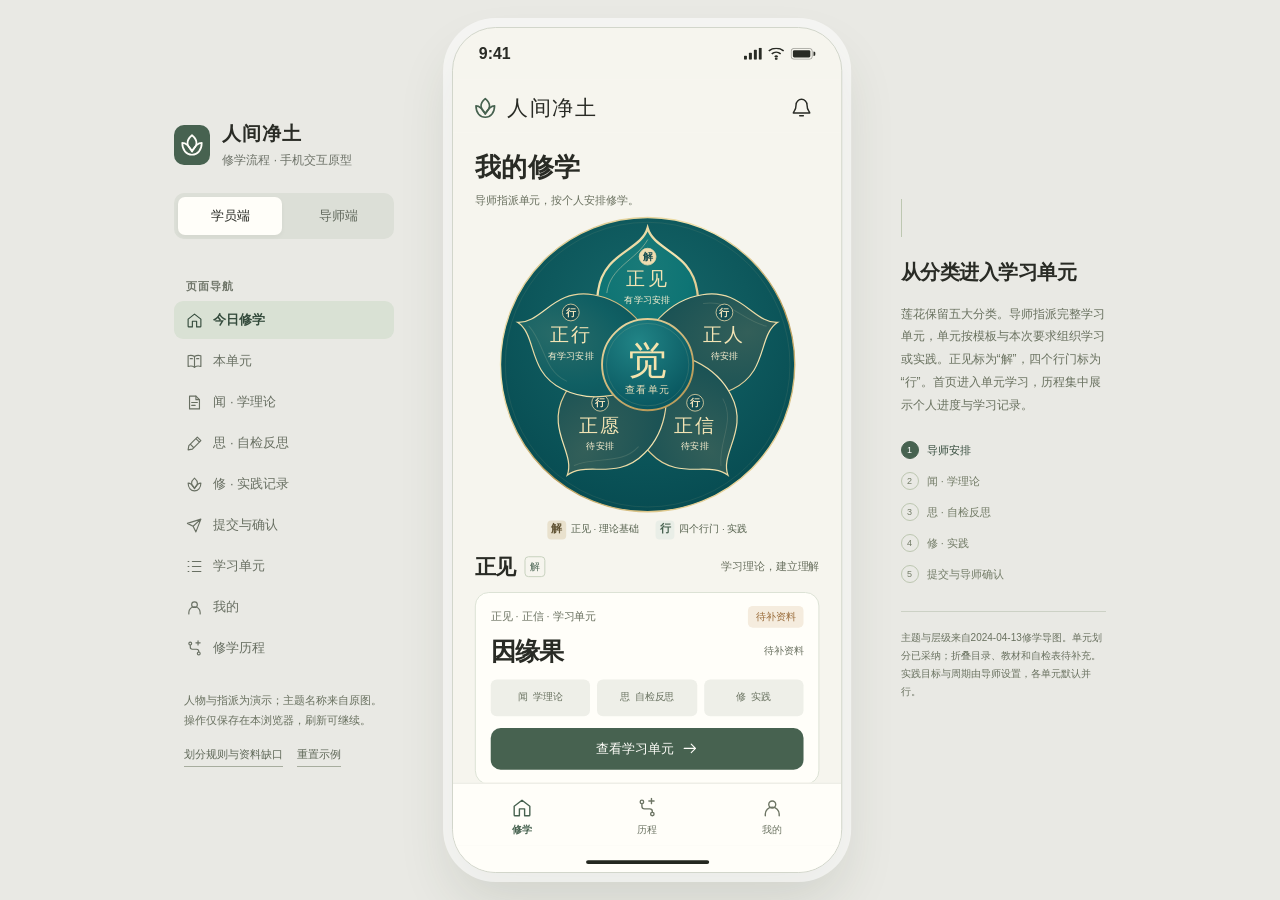
==== prototype/index.html @ 043fce0d "Initial import of Zen App prototype and research" ====
<!doctype html>
<html lang="zh-CN">
<head>
  <meta charset="utf-8">
  <meta name="viewport" content="width=device-width, initial-scale=1, viewport-fit=cover">
  <meta name="theme-color" content="#e9e9e4">
  <title>人间净土 · 修学流程原型</title>
  <link rel="icon" href="data:image/svg+xml,%3Csvg xmlns='http://www.w3.org/2000/svg' viewBox='0 0 40 40'%3E%3Crect width='40' height='40' rx='10' fill='%23476250'/%3E%3Cpath d='M20 9C10 18 13 25 20 30C27 25 30 18 20 9Z' fill='none' stroke='%23fffdf6' stroke-width='2'/%3E%3Cpath d='M8 19C8 28 13 32 20 32C27 32 32 28 32 19C26 20 22 24 20 30C18 24 14 20 8 19Z' fill='none' stroke='%23fffdf6' stroke-width='2'/%3E%3C/svg%3E">
  <link rel="stylesheet" href="styles.css">
  <script src="curriculum.js" defer></script>
  <script src="app.js" defer></script>
</head>
<body>
  <div id="app"></div>
  <noscript>请启用 JavaScript 预览闻思修的交互流程。</noscript>
</body>
</html>
---- prototype/styles.css ----
:root{--ink:#292b25;--muted:#69705f;--primary:#476250;--primary-deep:#344b3c;--primary-soft:#e9eee7;--paper:#fffef9;--canvas:#f6f5ee;--line:#e6e7de;--ochre:#986a38;--ochre-soft:#f5ecde;--danger:#a1483f;--stage:#e9e9e4;--radius:16px;--font:-apple-system,BlinkMacSystemFont,"PingFang SC","Microsoft YaHei",sans-serif;--serif:"Songti SC","Noto Serif SC",SimSun,serif;--phone-scale:1}
*{box-sizing:border-box}body{margin:0;background:var(--stage);color:var(--ink);font-family:var(--font);font-size:15px;-webkit-font-smoothing:antialiased}button,input,textarea,select{font:inherit}button,a{-webkit-tap-highlight-color:transparent}button{cursor:pointer;color:inherit}button:disabled{cursor:not-allowed;opacity:.48}button,input,textarea,select,a{outline-offset:4px}button:focus-visible,a:focus-visible,input:focus-visible,textarea:focus-visible,select:focus-visible{outline:2px solid var(--primary)}button{border:0}a{color:var(--primary);text-underline-offset:3px}::selection{background:#dce5d7;color:#233329}input,textarea{caret-color:var(--primary)}svg{width:22px;height:22px;flex:none;vertical-align:middle}h1,h2,h3,h4,p{margin:0}h1,h2,h3{letter-spacing:-.025em}button{transition:background .15s ease,color .15s ease,transform .15s ease}button:active:not(:disabled){transform:translateY(1px)}.preview{height:100dvh;display:flex;gap:58px;align-items:center;justify-content:center;padding:25px 34px;overflow:hidden}.preview-sidebar{width:220px;flex:none;align-self:stretch;display:flex;flex-direction:column;justify-content:center;min-height:0}.preview-brand{display:flex;gap:12px;align-items:center;margin-bottom:24px}.brand-mark{width:36px;height:40px;display:grid;place-items:center;background:var(--primary);color:var(--paper);border-radius:10px}.brand-mark svg{width:26px;height:26px}.preview-brand strong{font-size:19px;letter-spacing:.05em}.preview-brand p{font-size:12px;color:#6d7268;margin-top:5px}.role-switch{padding:4px;display:flex;background:#dcdfd7;border-radius:10px;gap:4px;margin-bottom:24px}.role-switch button{width:50%;padding:10px 6px;font-weight:550;background:transparent;border-radius:7px;color:#636a5e;font-size:13px}.role-switch .active{background:var(--paper);color:var(--ink);box-shadow:0 2px 5px #242b1c0b}.side-heading{font-size:11px;letter-spacing:.08em;color:#70766a;margin:16px 12px 7px;font-weight:600}.preview-links{display:grid;gap:3px}.preview-links button{text-align:left;display:flex;align-items:center;gap:10px;background:transparent;border-radius:9px;padding:10px 12px;font-size:13px;color:#686f62}.preview-links button svg{width:17px;height:17px}.preview-links button:hover{background:#dfe3d9}.preview-links button.active{color:var(--primary-deep);background:#d9e1d4;font-weight:600}.preview-note{font-size:11px;line-height:1.8;color:#68705f;margin:24px 10px 0}.side-actions{display:flex;gap:14px;margin:12px 10px}.side-actions button{padding:4px 0;border-bottom:1px solid #a7ad9e;background:none;font-size:11px;color:#5e6757}.phone-wrap{position:relative;flex:none;width:calc(393px * var(--phone-scale));height:calc(852px * var(--phone-scale))}.phone{position:absolute;top:0;left:0;width:393px;height:852px;transform:scale(var(--phone-scale));transform-origin:top left;display:flex;flex-direction:column;background:var(--canvas);border:1px solid #d2d6cb;border-radius:44px;box-shadow:0 0 0 9px #ffffff92,0 28px 55px #303a2421;overflow:clip;isolation:isolate}.statusbar{height:52px;flex:none;display:flex;justify-content:space-between;align-items:center;padding:0 26px;font-size:16px;font-weight:600;user-select:none}.status-icons{display:flex;align-items:center;gap:6px}.status-icons svg{width:auto;height:12px}.phone-viewport{position:relative;flex:1;min-height:0;display:flex;flex-direction:column;overflow:hidden;isolation:isolate}.phone-content{flex:1;min-height:0;overflow:auto;overscroll-behavior:contain;scrollbar-width:none;scroll-behavior:smooth}.phone-content::-webkit-scrollbar{display:none}.gesture{height:27px;flex:none;display:grid;place-items:end center;padding-bottom:8px;background:var(--paper)}.gesture:after{content:"";width:124px;height:4px;background:#242820;border-radius:5px}.app-bar{height:53px;padding:4px 20px 0;display:flex;align-items:center;justify-content:space-between;gap:8px;flex:none;background:var(--canvas)}.app-bar .bar-title{font-size:17px;font-weight:600}.back{background:transparent;width:36px;height:40px;display:grid;place-items:center;margin-left:-9px}.icon-btn{height:40px;width:40px;display:grid;place-items:center;border-radius:50%;background:none}.icon-btn:hover{background:var(--primary-soft)}.app-wordmark{display:flex;gap:9px;align-items:center;font-family:var(--serif);font-size:21px;letter-spacing:.1em}.app-wordmark svg{width:25px;height:25px;color:var(--primary)}.pad{padding:12px 22px 24px}.page-heading{font-size:27px;font-weight:650;line-height:1.4}.sub{font-size:13px;color:var(--muted);line-height:1.7}.date{font-size:12px;color:var(--muted);margin-top:5px}.greeting{padding-top:15px;margin-bottom:26px}.greeting h1{font-family:var(--serif);font-size:30px;font-weight:600;letter-spacing:.02em}.section-title{display:flex;justify-content:space-between;align-items:center;gap:8px;margin:23px 0 13px}.section-title h2{font-size:17px;font-weight:650}.text-button{background:none;padding:8px 0;color:var(--primary);font-size:12px;display:inline-flex;align-items:center;gap:2px}.text-button svg{width:14px;height:14px}.course-focus{background:var(--paper);border:1px solid #dce2d5;border-radius:var(--radius);padding:20px 18px 17px}.focus-top{display:flex;align-items:center;justify-content:space-between;gap:8px}.breadcrumb{font-size:11px;color:var(--muted);display:flex;align-items:center;gap:5px;line-height:1.6}.breadcrumb svg{width:11px;height:11px}.tag{font-size:10px;padding:5px 8px;border-radius:5px;display:inline-flex;gap:4px;align-items:center;white-space:nowrap;line-height:1.2}.tag.green{background:var(--primary-soft);color:var(--primary)}.tag.amber{background:var(--ochre-soft);color:var(--ochre)}.tag.gray{background:#eeeee7;color:#6a7062}.tag svg{width:11px;height:11px}.focus-title{font-family:var(--serif);font-size:30px;font-weight:600;margin:13px 0 7px;letter-spacing:.03em}.focus-copy{font-size:13px;color:#626b5a;line-height:1.8}.phase-track{display:flex;gap:7px;margin:20px 0 17px}.phase-track button{flex:1;display:flex;align-items:center;justify-content:center;gap:5px;height:37px;border-radius:6px;background:#eeefe8;color:#697260;font-size:12px}.phase-track button.done{color:var(--primary);background:#e5ece0}.phase-track button.current{background:#eef0df;color:#5c6742}.phase-track svg{width:14px;height:14px}.primary{background:var(--primary);color:var(--paper);width:100%;min-height:47px;padding:12px 17px;border-radius:10px;font-weight:550;font-size:14px;display:flex;align-items:center;justify-content:center;gap:8px}.primary:hover:not(:disabled){background:var(--primary-deep)}.primary svg{width:17px;height:17px}.secondary{background:var(--paper);border:1px solid #d9dfd1;color:var(--primary);min-height:45px;padding:11px 16px;border-radius:10px;font-weight:550;display:flex;align-items:center;justify-content:center;gap:7px;font-size:13px}.secondary:hover{background:var(--primary-soft)}.secondary svg{width:17px;height:17px}.quiet{border:0;background:transparent;color:var(--muted);padding:10px;font-size:12px}.small-primary{background:var(--primary);color:white;padding:8px 13px;border-radius:7px;font-size:12px;min-height:37px}.course-foot{display:flex;align-items:center;justify-content:space-between;font-size:10px;color:var(--muted);margin-top:13px}.avatar{width:31px;height:31px;background:#e9e5d9;border-radius:50%;display:inline-grid;place-items:center;color:#695e49;font-family:var(--serif);font-size:14px;flex:none}.teacher-by{display:flex;gap:6px;align-items:center}.teacher-by .avatar{width:20px;height:20px;font-size:10px}.list-row{display:flex;align-items:center;gap:12px;width:100%;text-align:left;background:none;padding:16px 0;border-bottom:1px solid var(--line)}.row-icon{height:42px;width:42px;border-radius:12px;background:#e9ede2;color:var(--primary);display:grid;place-items:center;flex:none}.row-icon.ochre{background:#f0e9db;color:var(--ochre)}.row-icon.gray{background:#ebece5;color:#7d8375}.row-main{flex:1;min-width:0}.row-main strong{font-size:14px;font-weight:550;display:block;line-height:1.5}.row-main small{font-size:11px;color:var(--muted);display:block;line-height:1.7;margin-top:3px}.row-arrow{height:17px;width:17px;color:#8d9484;flex:none}.row-end{text-align:right;font-size:12px;color:var(--primary);font-variant-numeric:tabular-nums;flex:none}.row-end small{display:block;font-size:10px;color:var(--muted);margin-top:3px}.lotus-route{position:relative;padding:20px 18px;background:#eeeee4;border-radius:14px;display:flex;align-items:center;gap:17px;text-align:left;width:100%;margin-top:25px}.route-sign{height:53px;width:53px;color:var(--primary);border:1px solid #cbd4bf;border-radius:50%;display:grid;place-items:center}.route-sign svg{width:30px;height:30px}.lotus-route strong{font-family:var(--serif);font-size:18px;letter-spacing:.04em;font-weight:600}.lotus-route small{display:block;margin-top:7px;color:var(--muted);font-size:11px}.bottom-nav{background:var(--paper);border-top:1px solid var(--line);height:63px;flex:none;display:flex;justify-content:space-around;align-items:center;padding:5px 7px 0}.bottom-nav button{background:transparent;display:flex;align-items:center;justify-content:center;flex-direction:column;gap:5px;color:#6d7564;font-size:10px;min-width:68px;min-height:48px}.bottom-nav button svg{width:21px;height:21px}.bottom-nav button.active{color:var(--primary);font-weight:600}.preview-context{width:205px;flex:none;align-self:center}.context-line{height:38px;width:1px;background:#bdc7b1;margin-bottom:19px}.preview-context h2{font-family:var(--serif);font-size:20px;line-height:1.65;font-weight:600}.preview-context>p{font-size:12px;line-height:1.9;color:#69715f;margin-top:14px}.flow-index{display:grid;gap:13px;margin-top:25px;font-size:11px;color:#727b66}.flow-index span{display:flex;align-items:center;gap:8px}.flow-index i{width:18px;height:18px;border:1px solid #bdc7b1;border-radius:50%;font-style:normal;font-size:9px;display:grid;place-items:center}.flow-index .active{color:var(--primary-deep)}.flow-index .active i{background:var(--primary);color:white;border-color:var(--primary)}.preview-context .scope-note{font-size:10px;line-height:1.8;margin-top:28px;padding-top:17px;border-top:1px solid #ccd1c5}.mobile-tools{display:none}.detail-title{font-family:var(--serif);font-size:31px;margin:14px 0 8px;line-height:1.35;letter-spacing:.04em}.detail-lead{font-size:13px;line-height:1.8;color:#656e5b;margin-bottom:20px}.guidance{padding:16px 0;margin:0 0 12px;border-top:1px solid var(--line);border-bottom:1px solid var(--line)}.guidance-head{display:flex;align-items:center;gap:8px;font-size:12px;margin-bottom:9px}.guidance p{font-size:13px;line-height:1.9;color:#505b47}.stage-block{padding:17px 0 6px;border-bottom:1px solid var(--line)}.stage-head{display:flex;align-items:center;gap:11px;margin-bottom:5px}.stage-symbol{font-family:var(--serif);font-size:24px;color:var(--primary);width:27px;flex:none}.stage-head h2{font-size:16px;flex:1}.stage-head>small{font-size:11px;color:var(--muted)}.task-row{background:none;width:100%;display:flex;align-items:center;gap:11px;text-align:left;padding:13px 0 13px 3px}.check-dot{width:18px;height:18px;border:1px solid #c9d2c0;border-radius:50%;color:var(--primary);flex:none;display:grid;place-items:center}.check-dot.done{border-color:var(--primary);background:var(--primary);color:white}.check-dot svg{width:12px;height:12px}.task-row b{display:block;font-size:13px;font-weight:500;line-height:1.65}.task-row small{color:var(--muted);font-size:11px;display:block;margin-top:2px}.action-footer{padding:12px 22px 13px;border-top:1px solid var(--line);background:var(--paper);flex:none}.action-footer>p{font-size:11px;color:var(--muted);text-align:center;margin:8px 0 0;line-height:1.5}.action-footer.dual{display:flex;gap:10px}.action-footer.dual>*{flex:1}.banner{border:1px solid #dfd6bd;background:#f6f0e2;border-radius:9px;padding:12px 13px;font-size:12px;line-height:1.8;color:#76562c;margin:14px 0}.banner.success{background:#eaf0e5;border-color:#d3ddc9;color:var(--primary)}.muted-label{font-size:11px;color:var(--muted);margin:8px 0}.reader-toolbar{display:flex;gap:8px;margin:14px 0 18px}.chip{border:1px solid var(--line);background:var(--paper);border-radius:7px;min-height:34px;padding:7px 11px;font-size:12px;color:#6f7763}.chip.active{background:var(--primary-soft);border-color:#c7d3bd;color:var(--primary);font-weight:550}.reader-paper{background:var(--paper);border:1px solid #e4e4d8;padding:27px 22px 23px;border-radius:4px;min-height:334px}.reader-paper h2{font-family:var(--serif);text-align:center;font-size:25px;font-weight:600;margin-bottom:11px}.reader-paper .paper-sub{text-align:center;color:var(--muted);font-size:10px;margin-bottom:28px;letter-spacing:.12em}.reader-paper h3{font-family:var(--serif);font-size:17px;margin:21px 0 12px}.reader-paper p{font-family:var(--serif);font-size:16px;line-height:2.2;color:#4e5546}.paper-line{height:1px;background:var(--line);margin:20px 0}.reader-pagination{display:flex;align-items:center;justify-content:space-between;margin:15px 0}.reader-pagination span{font-size:11px;color:var(--muted)}.checkbox-row{display:flex;align-items:flex-start;gap:9px;font-size:12px;line-height:1.7;padding:14px 0}.checkbox-row input{accent-color:var(--primary);width:17px;height:17px;margin:1px 0 0;flex:none}.field{margin:21px 0}.field label,.field .label{display:block;font-size:13px;font-weight:550;margin-bottom:9px;line-height:1.6}.field small{font-weight:400;color:var(--muted);font-size:11px}.field input:not([type=checkbox]):not([type=radio]),.field textarea,.field select{width:100%;background:var(--paper);border:1px solid #d6ddcc;border-radius:9px;padding:12px;color:var(--ink);font-size:13px;line-height:1.7;min-height:46px}.field textarea{resize:vertical;min-height:106px}.field textarea:focus,.field input:focus{border-color:var(--primary)}input::placeholder,textarea::placeholder{color:#717866;opacity:1}.question{padding:19px 0;border-bottom:1px solid var(--line)}.question legend{font-size:14px;font-weight:550;margin-bottom:12px;line-height:1.7;padding:0}.question{border-left:0;border-right:0;border-top:0;min-width:0;margin:0}.radio-options{display:flex;flex-wrap:wrap;gap:8px}.radio-label{display:flex;align-items:center;gap:5px;font-size:11px;line-height:1.5;background:var(--paper);border:1px solid #e0e4d7;padding:9px;border-radius:7px;cursor:pointer;min-height:37px}.radio-label:has(input:checked){background:var(--primary-soft);border-color:var(--primary);color:var(--primary)}.radio-label input{accent-color:var(--primary);margin:0;width:13px;height:13px}.error{color:var(--danger);font-size:12px;line-height:1.7;margin-top:10px}.practice-hero{display:flex;align-items:center;justify-content:space-between;padding:17px 0;border-bottom:1px solid var(--line)}.practice-hero strong{font-size:14px;font-weight:550}.practice-hero small{font-size:11px;color:var(--muted);display:block;margin-top:6px}.practice-hero b{font-variant-numeric:tabular-nums;font-size:17px;font-weight:500;color:var(--primary)}.counter-area{text-align:center;padding:29px 0 14px}.count-button{width:224px;height:224px;border-radius:50%;background:#e8eee1;border:1px solid #d2ddc6;display:flex;flex-direction:column;gap:3px;align-items:center;justify-content:center;margin:0 auto 16px;color:var(--primary)}.count-button:hover{background:#e0e9d8}.count-button:active{transform:scale(.98)!important}.count-button svg{width:31px;height:31px;margin-bottom:8px;opacity:.8}.count-button strong{font-size:53px;font-weight:350;line-height:1.15;font-variant-numeric:tabular-nums;letter-spacing:-.04em}.count-button small{font-size:11px;opacity:.8;margin-top:7px}.count-tools{display:flex;justify-content:center;gap:15px}.count-tools button{background:transparent;border:1px solid #d6deca;min-width:60px;height:36px;border-radius:8px;color:var(--primary);font-size:13px}.manual-entry{display:flex;gap:9px;align-items:center;margin-top:15px}.manual-entry input{min-width:0}.manual-entry button{flex:none}.progress-line{height:5px;background:#e7ebdf;border-radius:5px;overflow:hidden}.progress-line span{height:100%;display:block;background:var(--primary);border-radius:5px;transition:width .2s ease}.summary-row{display:flex;justify-content:space-between;align-items:center;gap:12px;padding:14px 0;border-bottom:1px solid var(--line);font-size:13px;line-height:1.6}.summary-row .value{font-size:12px;color:var(--primary);display:flex;gap:6px;align-items:center;text-align:right}.summary-row svg{width:15px;height:15px}.summary-prose{font-size:13px;line-height:1.9;color:#55614d;margin:11px 0 20px}.success-state{text-align:center;padding:40px 10px 28px}.success-mark{height:72px;width:72px;border-radius:50%;display:grid;place-items:center;background:var(--primary-soft);color:var(--primary);margin:0 auto 21px}.success-mark svg{width:33px;height:33px}.success-state h1{font-family:var(--serif);font-size:29px;margin-bottom:10px}.success-state p{font-size:13px;line-height:1.9;color:var(--muted)}.state-list{background:var(--paper);border:1px solid var(--line);border-radius:12px;padding:3px 17px;margin:15px 0}.state-list .summary-row:last-child{border:0}.plain-note{font-size:12px;line-height:1.9;color:var(--muted);padding:12px 0}.tabs{display:flex;gap:21px;border-bottom:1px solid var(--line);margin:16px 0 4px}.tabs button{background:none;font-size:13px;color:#68725e;position:relative;padding:11px 0 13px;min-height:43px}.tabs button.active{color:var(--primary);font-weight:600}.tabs button.active:after{content:"";position:absolute;bottom:-1px;left:0;right:0;height:2px;background:var(--primary)}.journey-current{margin:19px 0 20px;padding:14px 0 14px 15px;border:1px solid #d5deca;border-radius:10px;display:flex;align-items:center;gap:12px;background:var(--paper)}.journey-current svg{width:27px;height:27px;color:var(--primary)}.journey-current strong{display:block;font-family:var(--serif);font-size:19px}.journey-current small{font-size:11px;color:var(--muted);display:block;margin-top:5px}.journey-chapter{position:relative;margin-left:13px;padding:0 0 23px 26px;border-left:1px solid #d2dcc5}.journey-chapter:last-child{border:0}.journey-dot{position:absolute;top:0;left:-12px;width:24px;height:24px;border:1px solid #cbd5be;border-radius:50%;background:var(--canvas);display:grid;place-items:center;font-size:10px;color:#7f8b72}.journey-dot.current{background:var(--primary);border-color:var(--primary);color:white}.journey-dot.done{background:#e1e9d9;color:var(--primary)}.journey-dot svg{width:12px;height:12px}.journey-chapter h2{font-family:var(--serif);font-size:20px;padding-top:2px}.journey-chapter>p{font-size:11px;color:var(--muted);margin:7px 0 10px}.journey-entries{display:flex;gap:7px;flex-wrap:wrap}.journey-entries button{border:1px solid #e0e4d8;background:var(--paper);border-radius:7px;padding:9px;font-size:11px;color:#68725e;min-height:36px;display:flex;gap:5px;align-items:center}.journey-entries button svg{width:11px;height:11px}.journey-entries button.current{background:#e6ecde;border-color:#c6d4b8;color:var(--primary)}.journey-entries button.done{color:var(--primary)}.empty{text-align:center;padding:42px 14px}.empty svg{width:35px;height:35px;color:#87937d;margin-bottom:17px}.empty h2{font-size:17px;font-weight:550;margin-bottom:9px}.empty p{font-size:12px;line-height:1.9;color:var(--muted)}.profile{display:flex;align-items:center;gap:14px;margin:18px 0 24px}.profile>.avatar{height:55px;width:55px;font-size:24px;background:#e0e7d7;color:var(--primary)}.profile h1{font-family:var(--serif);font-size:26px;font-weight:600}.profile p{font-size:12px;color:var(--muted);margin-top:6px}.stat-inline{display:flex;gap:0;margin:15px 0 20px;border-top:1px solid var(--line);border-bottom:1px solid var(--line);padding:17px 0}.stat-inline>div{flex:1;border-right:1px solid var(--line);text-align:center}.stat-inline>div:last-child{border:0}.stat-inline strong{font-size:21px;font-weight:500;display:block}.stat-inline small{font-size:11px;color:var(--muted);display:block;margin-top:6px}.student-row>.avatar{width:45px;height:45px;font-size:19px;background:#e2e9d9;color:var(--primary)}.search{display:flex;align-items:center;gap:9px;border:1px solid #e0e4d7;background:var(--paper);border-radius:10px;margin:20px 0 8px;padding:0 12px;height:43px}.search svg{width:17px;height:17px;color:var(--muted)}.search input{background:transparent;border:0;width:100%;height:100%;font-size:12px;outline:0}.assign-option{display:flex;gap:11px;align-items:flex-start;border-bottom:1px solid var(--line);padding:16px 0;cursor:pointer}.assign-option input{margin:4px 0 0;accent-color:var(--primary);width:17px;height:17px;flex:none}.assign-option strong{font-size:14px;font-weight:550}.assign-option p{font-size:12px;color:var(--muted);margin:5px 0;line-height:1.7}.form-grid{display:grid;grid-template-columns:1fr 1fr;gap:12px}.required-line{display:flex;align-items:center;gap:9px;padding:10px 0;font-size:13px}.required-line input{accent-color:var(--primary);height:16px;width:16px;margin:0}.review-title{font-family:var(--serif);font-size:26px;margin:14px 0 9px}.review-section{padding:19px 0;border-bottom:1px solid var(--line)}.review-section h2{font-size:16px;margin-bottom:10px}.review-section h2 span{font-family:var(--serif);font-weight:400;font-size:19px;margin-right:8px;color:var(--primary)}.review-section>p{font-size:13px;color:#536049;line-height:1.9}.review-section small{font-size:11px;color:var(--muted);display:block;line-height:1.8;margin-top:8px}.review-answer{margin-top:9px;font-size:12px;line-height:1.8;color:#5c6751}.review-answer b{color:var(--primary);font-weight:500}.record-line{display:flex;gap:12px;padding:17px 0;border-bottom:1px solid var(--line)}.record-line>.row-icon{height:35px;width:35px;border-radius:9px}.record-line strong{font-weight:500;font-size:13px}.record-line p{font-size:11px;color:var(--muted);line-height:1.8;margin-top:5px}.toast{position:absolute;bottom:20px;left:50%;transform:translateX(-50%);max-width:calc(100% - 35px);width:max-content;padding:11px 16px;border-radius:9px;background:#303c2e;color:#fffef9;font-size:12px;line-height:1.7;z-index:30;box-shadow:0 6px 15px #23301a24;pointer-events:none}.toast.error-toast{background:#8e4339}.modal{position:absolute;inset:0;background:#2028195c;display:flex;align-items:flex-end;z-index:20;padding-top:45px}.sheet{background:var(--paper);border-radius:22px 22px 0 0;padding:23px 22px 24px;width:100%;max-height:100%;overflow:auto;box-shadow:0 -5px 30px #20281912}.sheet-head{display:flex;align-items:center;justify-content:space-between;gap:12px;margin-bottom:13px}.sheet-head h2{font-size:19px;font-weight:600}.sheet-head .icon-btn{height:30px;width:30px}.sheet>p{font-size:13px;line-height:1.9;color:var(--muted);margin:12px 0 22px}.sheet-actions{display:flex;gap:11px;margin-top:20px}.sheet-actions>*{flex:1}.sheet textarea{width:100%;border:1px solid #d4dccb;background:var(--canvas);padding:12px;border-radius:9px;min-height:115px;resize:vertical;font-size:13px;line-height:1.8}.review-stamp{font-size:12px;color:var(--primary);display:flex;gap:6px;align-items:center;margin-top:15px}.review-stamp svg{width:15px;height:15px}.revision-note{background:#f5eee0;border-radius:10px;padding:14px;margin:17px 0;color:#7b5c33;font-size:12px;line-height:1.9}.small-gap{margin-top:14px}.space-top{margin-top:23px}.center{text-align:center}.flex-row{display:flex;gap:10px;align-items:center}.flex-row>*{flex:1}.notice-dot{width:5px;height:5px;border-radius:50%;background:var(--ochre);display:inline-block}.history-label{font-size:11px;color:var(--muted);margin:18px 0 7px}.not-applicable{color:var(--muted);font-size:12px;padding:12px 0}.snapshot-note{font-size:10px;color:var(--muted);margin:14px 0;line-height:1.8}
@media(min-width:1450px){.preview{gap:76px}}@media(max-width:1080px){.preview-context{display:none}.preview{gap:45px}.preview-sidebar{width:205px}}@media(max-width:700px){.preview-sidebar{display:none}.preview{padding:53px 18px 18px;gap:0;align-items:flex-start}.mobile-tools{display:flex;position:fixed;top:9px;left:18px;right:18px;justify-content:space-between;align-items:center;font-size:11px;color:#5c6652}.mobile-tools button{border:1px solid #cbd2c2;background:#f6f6ef;padding:7px 10px;border-radius:7px;font-size:11px}.mobile-tools .mini-brand{font-family:var(--serif);font-size:14px;color:#485641}.phone{box-shadow:0 0 0 7px #ffffff85,0 15px 30px #303a241c}.preview-context{display:none}}@media(prefers-reduced-motion:reduce){*{transition:none!important;scroll-behavior:auto!important}}

/* Homepage: five-petal curriculum navigation, based on the supplied emblem. */
.lotus-home{padding-top:11px}.lotus-heading{display:flex;align-items:center;justify-content:space-between;gap:12px;margin:7px 0 3px}.lotus-heading h1{font-family:var(--serif);font-size:26px;font-weight:600;letter-spacing:.02em}.lotus-heading p{font-size:11px;color:var(--muted);margin-top:6px;line-height:1.7}.study-lotus{width:306px;max-width:100%;margin:1px auto 0}.lotus-map{display:block;width:100%;height:auto;vertical-align:top;overflow:visible}.lotus-petal,.lotus-center{cursor:pointer;outline:none}.lotus-petal .petal-silhouette{transition:stroke-width .18s ease,filter .18s ease}.lotus-petal:hover .petal-silhouette{stroke:#fff4cf;stroke-width:2.8}.lotus-petal:focus-visible .petal-silhouette{stroke:#fff9de;stroke-width:4.2}.lotus-petal text,.lotus-petal>circle,.lotus-petal>path:not(.petal-silhouette),.lotus-center text{pointer-events:none}.petal-name{font-family:var(--serif);font-size:24px;fill:#f3e4b4;letter-spacing:.12em}.petal-state{font-family:var(--font);font-size:11px;fill:#fff3d3;letter-spacing:.03em}.lotus-awakening{font-family:var(--serif);font-size:49px;fill:#f4e3ad;font-weight:400}.lotus-center-label{font-family:var(--serif);font-size:12px;fill:#ecdfb9;letter-spacing:.15em}.lotus-center:hover>circle:first-child,.lotus-center:focus-visible>circle:first-child{stroke:#fff9de;stroke-width:4}.lotus-hint{text-align:center;font-size:10px;letter-spacing:.06em;line-height:1.6;color:var(--muted);margin:1px 0 14px}.lotus-branch-head{display:flex;justify-content:space-between;align-items:center;gap:10px;margin-bottom:11px}.lotus-branch-head h2{font-family:var(--serif);font-size:21px;font-weight:600;display:flex;align-items:center;gap:9px}.lotus-branch-head h2 span{font-family:var(--font);font-size:10px;font-weight:400;color:var(--primary);border:1px solid #c8d2bf;display:grid;place-items:center;width:21px;height:21px;border-radius:4px}.lotus-branch-head>span{font-size:11px;color:var(--muted)}.lotus-course{border:1px solid #dce2d5;border-radius:14px;background:var(--paper);padding:13px 15px 14px}.lotus-course-title{display:flex;align-items:center;justify-content:space-between;margin:7px 0 0}.lotus-course-title h3{font-family:var(--serif);font-size:25px;font-weight:600}.lotus-course-title>span{font-size:10px;color:var(--muted)}.lotus-course .phase-track{margin:12px 0}.lotus-course .phase-track button{min-height:30px;padding:7px 4px;font-size:10px}.lotus-course .primary{min-height:42px;padding-top:11px;padding-bottom:11px;font-size:13px}.lotus-empty{padding:21px 15px 13px;background:var(--paper);border:1px solid var(--line);border-radius:14px}.lotus-empty p{font-size:14px;margin-bottom:9px}.lotus-empty small{font-size:11px;color:var(--muted);line-height:1.9}.lotus-empty .text-button{margin-top:11px;display:flex}.lotus-all{display:flex;align-items:center;justify-content:space-between;width:100%;background:transparent;padding:18px 0 13px;margin-top:9px;border-bottom:1px solid var(--line);font-size:13px}.lotus-all>span:last-child{color:var(--muted);font-size:11px;display:flex;gap:3px;align-items:center}.lotus-all svg{width:13px;height:13px}.lotus-note{font-size:10px}
@media(prefers-reduced-motion:reduce){.lotus-petal .petal-silhouette{transition:none}}

/* Units are the assignment boundary; a learner's route follows actual assignments. */
.space-top-sm{margin-top:8px}.unit-description{font-size:13px;line-height:1.9;color:#55614d;margin:14px 0 18px}.unit-deadline{display:block;margin-top:11px;color:var(--muted);font-size:11px}.reader-title{font-family:var(--serif);font-size:25px;font-weight:600;margin:10px 0 7px}.unit-filters{display:flex;flex-wrap:wrap;gap:7px;margin:20px 0 9px}.unit-filters .chip{padding:8px 11px;min-height:34px}.unit-choice{padding:16px 0 12px;border-bottom:1px solid var(--line)}.unit-choice>label{display:flex;gap:11px;align-items:flex-start;cursor:pointer}.unit-choice input{width:17px;height:17px;accent-color:var(--primary);flex:none;margin:3px 0 0}.unit-choice label strong{font-size:16px;font-weight:550}.unit-choice label small{display:block;font-size:11px;color:var(--muted);margin-top:7px;line-height:1.6}.unit-choice>p{font-size:12px;color:#55614d;line-height:1.8;margin:10px 0 0 28px}.unit-choice-foot{display:flex;justify-content:space-between;gap:8px;align-items:center;margin:2px 0 0 28px}.unit-choice-foot>span{font-size:11px;color:var(--muted)}.unit-choice.already-assigned>label{cursor:default}.unit-choice.already-assigned label strong{color:var(--muted)}.unit-target{padding:13px 0 19px;border-bottom:1px solid var(--line)}.unit-target>div{display:flex;align-items:center;justify-content:space-between;gap:10px}.unit-target strong{font-size:14px;font-weight:550}.unit-target label{font-size:12px;display:block;margin:8px 0}.unit-target input{width:100%;min-height:44px;background:var(--paper);border:1px solid #d6ddcc;border-radius:9px;padding:11px 12px;font-size:14px;color:var(--ink)}.unit-material-preview{display:flex;align-items:center;gap:10px;padding:15px 0;border-bottom:1px solid var(--line);font-size:14px}.unit-material-preview:last-child{border-bottom:0}.unit-material-preview svg{color:var(--primary);width:18px;height:18px}.unit-material-preview span{flex:1}.unit-material-preview small{font-size:11px;color:var(--muted)}.journey-summary{display:flex;justify-content:space-between;gap:15px;border-top:1px solid var(--line);border-bottom:1px solid var(--line);padding:16px 0;margin:22px 0 28px;font-size:12px;color:var(--muted)}.journey-summary b{font-weight:600;color:var(--primary);font-size:15px;padding:0 3px}.personal-route{position:relative;isolation:isolate;margin-top:6px}.personal-route:before{content:"";position:absolute;z-index:-1;top:23px;bottom:137px;left:2px;width:44px;background:url("data:image/svg+xml,%3Csvg xmlns='http://www.w3.org/2000/svg' width='44' height='160' viewBox='0 0 44 160'%3E%3Cpath d='M22 0C-7 53 51 107 22 160' fill='none' stroke='%23becabb' stroke-width='1.4'/%3E%3C/svg%3E") repeat-y}.route-node{position:relative;min-height:160px;padding:0 0 25px 58px}.route-dot{position:absolute;left:14px;top:13px;display:grid;place-items:center;width:20px;height:20px;border:1px solid #9cae98;border-radius:50%;background:var(--canvas);color:var(--primary)}.route-dot svg{width:12px;height:12px}.route-node.completed .route-dot{background:var(--primary);border-color:var(--primary);color:var(--paper)}.route-node.current .route-dot{border:2px solid var(--primary)}.route-node.current .route-dot>span{width:6px;height:6px;border-radius:50%;background:var(--primary)}.route-node.submitted .route-dot{background:var(--ochre-soft);color:var(--ochre);border-color:var(--ochre)}.route-content{display:flex;width:100%;text-align:left;background:transparent;flex-direction:column;align-items:flex-start;padding:0 0 13px;border-bottom:1px solid var(--line)}.route-meta{font-size:11px;line-height:1.6;color:var(--muted)}.route-title{display:flex;justify-content:space-between;align-items:center;gap:8px;width:100%;font-family:var(--serif);font-weight:600;font-size:23px;margin-top:8px;line-height:1.5}.route-title svg{width:15px;height:15px;color:var(--primary)}.route-path{font-size:11px;color:var(--muted);margin-top:5px;line-height:1.8}.route-state{display:flex;align-items:center;gap:10px;margin-top:11px;flex-wrap:wrap}.route-state>small{font-size:10px;color:var(--muted)}.route-content:hover .route-title{color:var(--primary)}
.submission-materials{padding:0 3px 10px}.submission-materials>div{display:flex;align-items:center;gap:8px;font-size:12px;padding:9px 0;color:var(--primary)}.submission-materials svg{width:14px;height:14px}.submission-materials span{flex:1}.submission-materials small{font-size:10px;color:var(--muted)}
/* The lotus distinguishes understanding (正见) from the four practice domains. */
.lotus-mode{pointer-events:none}.lotus-mode circle{stroke:#ead8a7;stroke-width:1}.lotus-mode text{font:600 12px var(--serif);letter-spacing:0}.lotus-mode.theory circle{fill:#efddb0}.lotus-mode.theory text{fill:#164d50}.lotus-mode.practice circle{fill:#164f54}.lotus-mode.practice text{fill:#f3e5bd}.lotus-relation{display:flex;align-items:center;justify-content:center;gap:17px;margin:4px 0 14px;font-size:10px;line-height:1.6;color:#55614d}.lotus-relation>span{display:flex;align-items:center;gap:5px;white-space:nowrap}.lotus-relation b{font-family:var(--serif);font-size:11px;font-weight:600;width:19px;height:19px;display:grid;place-items:center;border-radius:4px;background:#e9e1cd;color:#625434}.lotus-relation>span+span b{background:var(--primary-soft);color:var(--primary)}
/* Source-backed themes and explicit unresolved curriculum definitions. */
.source-path{font-size:12px;line-height:1.9;color:var(--primary);margin:14px 0;overflow-wrap:anywhere}.source-path>span{color:var(--muted);padding:0 2px}.definition-notice{background:#f2eddf;border-radius:10px;padding:14px 15px;margin:18px 0;color:#715832;font-size:12px;line-height:1.9}.definition-notice strong{font-size:13px;font-weight:550}.definition-notice p{margin-top:7px}.source-marker,.source-note{font-size:12px;line-height:1.9;color:var(--muted);margin:14px 0}.source-note{background:var(--paper);padding:13px;border:1px solid var(--line);border-radius:9px;color:#6b5a3d}.source-tree{padding:0 0 0 18px;margin:11px 0 20px}.source-tree li{font-size:13px;line-height:1.8;padding:8px 0;border-bottom:1px solid var(--line)}.source-tree small{display:block;color:var(--muted);font-size:11px}.pending-list{padding-left:19px;font-size:13px;line-height:1.9;color:#655a43;margin:12px 0 22px}.pending-list li{padding:5px 0}.source-group{border-top:1px solid var(--line);margin:8px 0}.source-group>summary{cursor:pointer;min-height:48px;padding:14px 0;font-size:14px;font-weight:550;color:var(--primary);line-height:1.5}.source-group>summary small{float:right;font-size:11px;font-weight:400;color:var(--muted);padding-right:2px}.source-group .unit-choice{padding-left:4px}.selected-source{display:flex;align-items:center;justify-content:space-between;gap:10px;border-bottom:1px solid var(--line);font-size:12px;line-height:1.8;padding:7px 0}.pending-methods{margin:22px 0}.pending-methods button{display:flex;align-items:center;gap:10px;width:100%;padding:15px 0;background:transparent;border-bottom:1px solid var(--line);text-align:left;font-size:12px}.pending-methods b{font-family:var(--serif);font-size:23px;font-weight:400;color:var(--primary)}.pending-methods span{flex:1;color:var(--muted)}.pending-methods svg{width:15px;height:15px;color:var(--primary)}

/* Mentor configuration fields share the existing paper form style. */
.field input:not([type=checkbox]):not([type=radio]),.field select{width:100%;min-height:44px;border:1px solid #d4dccb;border-radius:9px;background:var(--paper);padding:11px 12px;color:var(--ink);font-size:13px}.field select{appearance:auto}
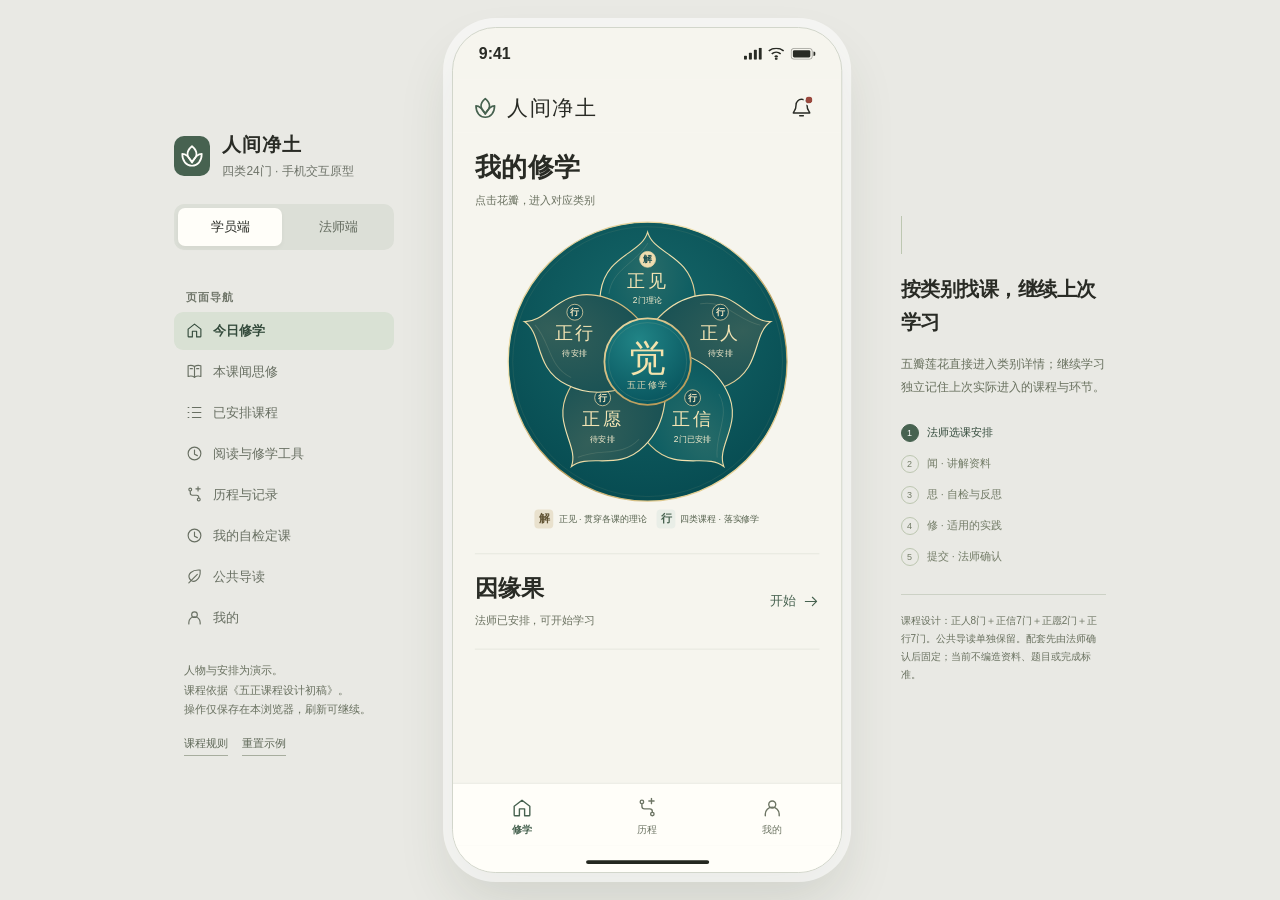
==== commit 1ce3a75c: "完善修学原型流程并同步文档与离线预览" ====
--- a/prototype/index.html
+++ b/prototype/index.html
@@ -8,6 +8,8 @@
   <link rel="icon" href="data:image/svg+xml,%3Csvg xmlns='http://www.w3.org/2000/svg' viewBox='0 0 40 40'%3E%3Crect width='40' height='40' rx='10' fill='%23476250'/%3E%3Cpath d='M20 9C10 18 13 25 20 30C27 25 30 18 20 9Z' fill='none' stroke='%23fffdf6' stroke-width='2'/%3E%3Cpath d='M8 19C8 28 13 32 20 32C27 32 32 28 32 19C26 20 22 24 20 30C18 24 14 20 8 19Z' fill='none' stroke='%23fffdf6' stroke-width='2'/%3E%3C/svg%3E">
   <link rel="stylesheet" href="styles.css">
   <script src="curriculum.js" defer></script>
+  <script src="study-tools.js" defer></script>
+  <script src="study-notices.js" defer></script>
   <script src="app.js" defer></script>
 </head>
 <body>
--- a/prototype/styles.css
+++ b/prototype/styles.css
@@ -16,3 +16,84 @@
 
 /* Mentor configuration fields share the existing paper form style. */
 .field input:not([type=checkbox]):not([type=radio]),.field select{width:100%;min-height:44px;border:1px solid #d4dccb;border-radius:9px;background:var(--paper);padding:11px 12px;color:var(--ink);font-size:13px}.field select{appearance:auto}
+
+/* v5: whole courses, explicit pairing gaps, and personal check-in settings. */
+.course-counts{display:flex;justify-content:space-between;gap:8px;margin:22px 0 16px;padding:16px 0;border-block:1px solid var(--line)}.course-counts>span{display:flex;flex-direction:column;align-items:center;gap:6px;color:var(--muted);font-size:11px;flex:1}.course-counts b{color:var(--primary);font-family:var(--serif);font-weight:500;font-size:27px}.confirmed-pairing{background:#eaf0e6;border-left:2px solid #8d9f80;padding:14px 16px;color:var(--primary);font-size:12px;line-height:1.8}.confirmed-pairing strong{font-weight:600}.confirmed-pairing .pending-list{margin:6px 0 8px;padding-left:16px;color:var(--primary)}.confirmed-pairing .pending-list li{padding:3px 0}.confirmed-pairing p{font-size:11px;color:var(--muted)}.course-pairing .definition-notice{margin-bottom:6px}.lotus-heading>.tag{white-space:nowrap;font-size:10px}.lotus-course-title h3{overflow-wrap:anywhere}.lotus-course-title{margin:8px 0}.unit-material-preview small{max-width:100px;text-align:right;flex:none;line-height:1.7}.list-row .row-main{min-width:0}.list-row small,.list-row strong{overflow-wrap:anywhere}.course-pairing .source-path{padding:12px 14px;background:var(--paper);border:1px solid var(--line);border-radius:9px}.lotus-relation{gap:10px;font-size:9px}.lotus-branch-head>span{font-size:10px}.field textarea{min-height:115px}.source-group>summary small{float:none}
+
+/* Homepage: petals navigate to categories; resuming study is independent. */
+.lotus-home .study-lotus{width:290px;margin:8px auto 0}.resume-section{margin-top:25px}.resume-entry{display:flex;align-items:center;justify-content:space-between;gap:16px;width:100%;padding:18px 0;text-align:left;background:transparent;border-block:1px solid var(--line)}.resume-entry:hover{background:var(--primary-soft)}.resume-entry-copy{flex:1;min-width:0}.resume-entry-copy strong{display:block;font-family:var(--serif);font-size:23px;font-weight:600;line-height:1.5;overflow-wrap:anywhere}.resume-entry-copy small{display:block;font-size:11px;line-height:1.8;color:var(--muted);margin-top:5px;overflow-wrap:anywhere}.resume-entry-action{display:inline-flex;align-items:center;gap:7px;flex:none;font-size:13px;font-weight:550;color:var(--primary)}.resume-entry-action svg{width:17px;height:17px}.home-empty{padding:14px 0 6px;min-height:130px}.home-empty h3{font-family:var(--serif);font-size:20px;font-weight:500;line-height:1.7}.home-empty p{font-size:12px;color:var(--muted);line-height:1.8;margin:6px 0}.home-empty .text-button{min-height:44px;font-size:13px}.category-intro{margin-top:5px}.category-assignment{display:flex;align-items:center;justify-content:space-between;gap:15px;width:100%;min-height:88px;padding:15px 0;background:transparent;text-align:left;border-bottom:1px solid var(--line)}.category-assignment strong{font-family:var(--serif);font-size:23px;font-weight:600;line-height:1.6}.category-assignment small{display:block;font-size:12px;line-height:1.7;color:var(--muted);margin-top:5px}.category-assignment>svg{width:17px;height:17px;color:var(--primary)}.category-assignment:hover{background:var(--primary-soft)}.category-empty{padding:14px 0 18px}.category-empty p{font-size:15px;line-height:1.8}.category-empty small{font-size:12px;line-height:1.8;color:var(--muted);display:block;margin-top:6px}.category-unassigned{margin-top:30px}.catalog-grid{display:grid;grid-template-columns:repeat(2,minmax(0,1fr));gap:0 18px;border-top:1px solid var(--line)}.catalog-course{display:flex;flex-direction:column;align-items:flex-start;justify-content:center;min-width:0;min-height:93px;padding:15px 0;border-bottom:1px solid var(--line);text-align:left;background:transparent}.catalog-course strong{font-size:17px;font-weight:500;line-height:1.6;overflow-wrap:anywhere}.catalog-course>span{display:flex;gap:5px;align-items:center;color:var(--muted);font-size:11px;margin-top:7px;line-height:1.5}.catalog-course>span svg{width:13px;height:13px}.catalog-course:hover{background:var(--primary-soft)}
+
+/* Reading and practice tools share the paper interface; records have a single home. */
+.timer-ribbon{display:flex;align-items:center;gap:8px;min-height:38px;flex:none;background:#e9eee7;color:var(--primary-deep);padding:7px 22px;font-size:11px;text-align:left}.timer-ribbon>svg{width:15px;height:15px}.timer-ribbon>b{margin-left:auto;font-variant-numeric:tabular-nums;font-weight:600}.history-filters{display:flex;gap:6px;flex-wrap:wrap;margin:18px 0 10px}.history-filters .chip{min-height:40px;padding:8px 12px;font-size:12px}.history-entry{display:flex;align-items:flex-start;gap:12px;width:100%;text-align:left;background:none;padding:17px 0;border-bottom:1px solid var(--line)}.history-entry>.row-icon{width:34px;height:34px;border-radius:8px}.history-entry>span:nth-child(2){flex:1;min-width:0}.history-entry strong{display:block;font-size:15px;font-weight:550;line-height:1.6}.history-entry small,.history-entry time{display:block;font-size:12px;color:var(--muted);line-height:1.8;margin-top:4px;overflow-wrap:anywhere}.history-entry time{font-size:11px}.history-entry>svg{width:14px;height:14px;color:var(--muted);margin-top:6px}.record-detail-main{font-family:var(--serif);font-size:23px;line-height:1.8;margin:27px 0;overflow-wrap:anywhere}.study-timer{padding:37px 0 34px;text-align:center}.study-timer>span{font-size:13px;color:var(--primary)}.study-timer>strong{display:block;font-size:49px;line-height:1.5;font-weight:450;font-variant-numeric:tabular-nums;letter-spacing:-.025em;margin:12px 0}.study-timer>p{font-size:12px;color:var(--muted);line-height:1.8}.tool-action-row{display:flex;gap:12px;margin-top:18px}.tool-action-row>*{flex:1;min-width:0}.tool-discard{display:block;margin:14px auto;font-size:12px}.counter-heading{margin:10px 0}.counter-heading .sub{margin-top:6px}.chant-manual{display:flex;gap:8px;align-items:center}.chant-manual>input{min-width:0}.chant-manual button{white-space:nowrap;flex:none;min-height:44px}.reader-file-actions{display:flex;justify-content:space-between;align-items:center;gap:9px;margin:11px 0 19px}.import-text-button{display:flex;align-items:center;gap:7px;position:relative;cursor:pointer;font-size:13px;color:var(--primary);min-height:44px;overflow:hidden;padding:9px 2px}.import-text-button svg{width:17px;height:17px}.import-text-button input{position:absolute;inset:0;opacity:0;cursor:pointer;width:100%}.import-text-button:focus-within{outline:2px solid var(--primary);outline-offset:3px}.reader-origin{font-size:11px;line-height:1.8;color:var(--muted);border-bottom:1px solid var(--line);padding-bottom:12px}.reader-missing{padding:31px 4px 35px;text-align:center}.reader-missing>svg{width:38px;height:38px;color:var(--primary);margin:0 0 20px}.reader-missing h1{font-family:var(--serif);font-size:25px}.reader-missing p{font-size:13px;line-height:1.9;color:var(--muted);margin-top:15px}.reader-missing small{font-size:11px;line-height:1.9;display:block;margin-top:22px;color:var(--muted)}.reader-tool>.reader-title{overflow-wrap:anywhere;font-size:23px}.reader-controls{border-block:1px solid var(--line);margin:18px 0 5px}.reader-controls>summary{cursor:pointer;min-height:44px;padding:13px 0;font-size:13px;color:var(--primary)}.reader-setting-fields{display:flex;gap:10px;margin:14px 0}.reader-setting-fields label{flex:1;min-width:0;font-size:12px;color:var(--muted)}.reader-setting-fields select{display:block;width:100%;min-height:42px;background:var(--paper);border:1px solid var(--line);border-radius:7px;margin-top:7px;color:var(--ink);padding:6px}.reader-jump{display:flex;align-items:center;gap:10px;margin-bottom:15px;font-size:12px}.reader-jump input{min-width:0;width:75px;min-height:42px;border:1px solid var(--line);border-radius:7px;padding:7px}.reader-jump button{min-height:42px}.reader-bookmarks{display:flex;flex-wrap:wrap;gap:7px;padding:3px 0 17px}.reader-bookmarks .chip{min-height:40px;font-size:12px}.reader-page-tools{display:flex;align-items:center;justify-content:space-between;gap:8px;color:var(--muted);font-size:11px;margin:8px 0}.reader-page-tools .text-button{min-height:40px;font-size:12px}.personal-reader-paper{white-space:pre-wrap;overflow-wrap:anywhere;padding:20px 0;color:var(--ink);font-family:var(--serif);min-height:180px}.night-reader{background:#25312b;--ink:#f0ede3;--muted:#bdc9bb;--primary:#c8d5b9;--paper:#2c3b32;--line:#4f6055}.night-reader .personal-reader-paper{color:var(--ink)}.night-reader input{background:var(--paper);color:var(--ink)}.reader-pagination{padding:10px 0}.reader-pagination button{min-height:44px}.reader-pagination>span{font-size:12px;white-space:nowrap}
+.reader-footer{flex:none;background:var(--paper);padding:0 22px;border-top:1px solid var(--line)}.reader-footer .reader-pagination{margin:0;padding:5px 0}.reader-footer .reader-pagination .text-button{font-size:13px}.reader-footer .reader-pagination>span{color:var(--muted)}
+.night-reader{color:var(--ink)}
+
+/* Session context, full-page end review and saved daily totals. */
+.timer-stage{border:0;padding:0;margin:20px 0;display:flex;gap:10px}.timer-stage legend{font-size:13px;margin-bottom:10px;color:var(--primary-deep)}.timer-stage label{flex:1;min-width:0;cursor:pointer;position:relative}.timer-stage input{position:absolute;left:10px;top:12px;accent-color:var(--primary);width:14px;height:14px}.timer-stage span{display:block;border:1px solid var(--line);border-radius:9px;padding:11px 6px 11px 30px;background:var(--paper)}.timer-stage input:checked+span{border-color:var(--primary);background:var(--primary-soft)}.timer-stage input:focus-visible+span{outline:2px solid var(--primary);outline-offset:3px}.timer-stage b{font-size:16px;font-weight:550}.timer-stage small{display:block;font-size:10px;color:var(--muted);line-height:1.8;margin-top:4px}.timer-stage input:disabled+span{cursor:default}.daily-timer-summary{border-block:1px solid var(--line);padding:17px 0;margin:23px 0 15px}.daily-timer-summary>div{display:flex;align-items:center;justify-content:space-between;gap:10px;font-size:13px;color:var(--primary)}.daily-timer-summary small{font-size:10px;line-height:1.8;color:var(--muted)}.daily-timer-summary>strong{display:block;font-size:31px;font-weight:450;line-height:1.5;font-variant-numeric:tabular-nums;margin:10px 0 7px}.daily-timer-summary>p{font-size:11px;color:var(--primary-deep);line-height:2;overflow-wrap:anywhere;margin-bottom:6px}.history-date{display:flex;align-items:center;gap:8px;margin-top:19px;font-size:12px}.history-date input{flex:1;min-width:0;min-height:44px;border:1px solid var(--line);border-radius:7px;background:var(--paper);padding:9px;color:var(--ink);font:inherit}.history-date button{font-size:12px;min-height:44px}.duration-fields{display:flex;gap:10px;margin-top:12px}.duration-fields>label{flex:1;min-width:0}.duration-fields span{display:block;font-size:11px;color:var(--muted);margin-top:6px}.duration-fields input{text-align:center;font-variant-numeric:tabular-nums}.timer-measured{padding:15px 0;border-bottom:1px solid var(--line);font-size:12px;color:var(--primary);margin:15px 0 22px;line-height:1.9}.timer-review .field{margin:20px 0}.timer-review .field>label small{font-weight:400;color:var(--muted);font-size:11px}.timer-record-meta{margin:15px 0 22px;border-block:1px solid var(--line);padding:10px 0}.timer-record-meta>div{display:flex;justify-content:space-between;gap:15px;font-size:12px;line-height:2.4}.timer-record-meta dt{color:var(--muted)}.timer-record-meta dd{margin:0}.saved-timer-duration{text-align:center;font-size:40px;font-variant-numeric:tabular-nums;color:var(--primary-deep);margin:10px 0 16px}.timer-ribbon>span{min-width:0;overflow:hidden;text-overflow:ellipsis;white-space:nowrap}.timer-ribbon>b{flex:none}
+
+/* Timing is secondary to content; the contextual bar keeps pause/end within reach. */
+.auto-timer-ribbon{flex:none;background:#e9eee7;border-bottom:1px solid var(--line)}.auto-timer-ribbon .timer-ribbon{width:100%;min-height:38px}.auto-timer-controls{display:flex;gap:16px;padding:0 22px 6px;justify-content:flex-end}.auto-timer-controls button{min-height:36px;padding:4px 0;background:transparent;color:var(--primary-deep);font-size:12px}.timer-conflict{font-size:11px;color:var(--primary-deep);line-height:1.8;padding:0 22px 9px}
+
+/* A quiet long-form article, with a persistent sample label and fixed chapter navigation. */
+.demo-article-label{display:flex;align-items:center;gap:10px;border-bottom:1px solid var(--line);padding-bottom:13px;font-size:11px;color:var(--muted)}.demo-article-label>span{background:var(--primary-soft);color:var(--primary-deep);border-radius:4px;padding:4px 7px;flex:none}.demo-article-label small{font-size:10px;line-height:1.8}.article-course{font-size:12px;color:var(--muted);margin:21px 0 10px}.article-title{font-family:var(--serif);font-size:29px;font-weight:600;line-height:1.5;margin:0 0 23px}.demo-article .reader-controls{margin-top:15px}.article-directory{display:flex;flex-direction:column;padding:3px 0 14px;gap:3px}.article-directory button{background:transparent;text-align:left;min-height:42px;padding:9px 0;color:var(--muted);font-size:13px;border-bottom:1px solid var(--line)}.article-directory button[aria-current]{color:var(--primary);font-weight:600}.demo-article-body{font-family:var(--serif);color:var(--ink);padding:12px 0 22px}.demo-article-body h2{font-size:1.1em;font-weight:600;margin:5px 0 24px;line-height:1.7}.demo-article-body p{margin:0 0 1.35em;text-align:left;overflow-wrap:anywhere}.demo-total-note{color:var(--muted);font-size:11px}.night-reader .demo-article-label>span{background:var(--paper);color:var(--ink)}
+
+/* Personal history connects events in time, never courses into invented stages. */
+.path-order{font-size:11px;color:var(--muted);margin:15px 0 21px}.path-day{margin:22px 0 26px}.path-day>h2{font-size:13px;font-weight:550;color:var(--primary-deep);margin-bottom:11px}.path-events{position:relative}.path-events:before{content:"";position:absolute;left:16px;top:20px;bottom:35px;width:1px;background:var(--line)}.path-event{position:relative;gap:12px;padding:14px 0 17px;align-items:flex-start}.path-event-dot{display:grid;place-items:center;flex:none;width:33px;height:33px;background:var(--canvas);color:var(--primary)}.path-event-dot svg{width:17px;height:17px}.path-event .path-event-meta{display:flex;align-items:center;justify-content:space-between;gap:10px;color:var(--muted);font-size:10px;margin:0 0 5px}.path-event .path-event-meta time{font-size:10px;margin:0;white-space:nowrap}.path-event-excerpt{font-size:12px;line-height:1.8;color:var(--muted);margin-top:8px;display:-webkit-box;-webkit-line-clamp:2;-webkit-box-orient:vertical;overflow:hidden}.path-daily-totals{margin:20px 0;border-block:1px solid var(--line)}.path-daily-totals>summary{min-height:44px;padding:13px 0;font-size:12px;color:var(--primary);cursor:pointer}.path-daily-totals .daily-timer-summary{border:0;margin:0;padding-top:4px}.journey-course-summary{display:flex;justify-content:space-between;gap:12px;font-size:12px;color:var(--muted);margin:18px 0}.journey-course{border-block-start:1px solid var(--line);padding:21px 0}.journey-course>div:first-child{display:flex;align-items:center;justify-content:space-between;gap:12px}.journey-course h2{font-family:var(--serif);font-size:24px;font-weight:600}.journey-course>div:first-child>span{font-size:11px;color:var(--muted)}.journey-course-state{font-size:12px;color:var(--primary);margin-top:10px}.journey-course-last{font-size:12px;color:var(--muted);line-height:1.8;margin-top:10px;overflow-wrap:anywhere}.journey-course-actions{display:flex;align-items:center;justify-content:space-between;gap:12px;margin-top:16px}.journey-course-actions .text-button{font-size:12px;min-height:44px}.journey-page .history-filters{gap:6px;margin-top:12px}.journey-page .history-filters .chip{padding:7px 10px}
+
+
+/* A small, actionable study overview; detailed evidence stays one level deeper. */
+
+/* Personal course route: grouped branches show parallel study, never a fixed syllabus. */
+.journey-heading{display:flex;align-items:center;justify-content:space-between;gap:10px}.journey-heading .page-heading{font-family:var(--serif);font-size:28px;font-weight:600}.journey-heading>.text-button{flex:none;min-height:44px}.route-intro{font-size:12px;line-height:1.8;color:var(--muted);margin:8px 0 25px}.personal-course-route{position:relative;margin-left:4px}.personal-course-route:before{content:"";position:absolute;left:9px;top:15px;bottom:37px;border-left:1px solid #cbd4c7}.route-section{position:relative;padding:0 0 24px 33px}.route-section:last-child{padding-bottom:0}.route-section-title{position:relative;display:flex;align-items:center;gap:9px;min-height:27px;margin-bottom:10px}.route-section-title h2{font-size:16px;font-weight:600}.route-section-title>small{margin-left:auto;font-size:11px;color:var(--muted)}.route-section-mark{position:absolute;left:-33px;display:grid;place-items:center;width:20px;height:20px;border:1px solid #b5c2ae;border-radius:50%;background:var(--canvas);color:var(--primary)}.route-section-mark svg{width:12px;height:12px}.route-current .route-section-mark{border:5px solid var(--primary);box-shadow:0 0 0 4px var(--canvas)}.route-current .route-section-title h2{color:var(--primary-deep)}.route-planned .route-section-mark{border-style:dashed}.route-completed .route-section-title h2,.route-planned .route-section-title h2{color:var(--muted)}.route-empty{font-size:12px;line-height:1.9;color:var(--muted);padding:2px 0 3px}.course-route-node{position:relative;display:flex;align-items:center;gap:9px;width:100%;padding:14px 0;text-align:left;background:none;border-bottom:1px solid var(--line)}.course-route-node:before{content:"";position:absolute;left:-23px;top:50%;width:15px;border-top:1px solid #cbd4c7}.route-node-dot{position:absolute;left:-27px;top:calc(50% - 4px);height:8px;width:8px;border:1px solid #a4b49a;background:var(--canvas);border-radius:50%;display:grid;place-items:center}.route-node-dot svg{width:7px;height:7px}.route-current .course-route-node{background:var(--paper);padding:17px 14px;margin:10px 0;border:1px solid #d7dfcf;border-radius:9px}.route-current .route-node-dot{background:var(--primary);border-color:var(--primary)}.route-node-main{flex:1;min-width:0}.route-node-heading{display:flex;align-items:baseline;gap:10px}.route-node-heading strong{font-family:var(--serif);font-size:23px;font-weight:600;line-height:1.5}.route-node-heading small{margin-left:auto;font-size:10px;color:var(--muted);flex:none}.course-route-node>svg{width:14px;height:14px;color:var(--primary)}.route-node-state{display:block;font-size:11px;line-height:1.8;color:var(--muted);margin-top:5px}.route-node-comment{display:-webkit-box;-webkit-line-clamp:2;-webkit-box-orient:vertical;overflow:hidden;margin-top:7px;font-size:12px;line-height:1.8;color:var(--primary)}.route-completed .route-node-heading strong,.route-planned .route-node-heading strong{font-size:20px}.route-earlier>summary{font-size:12px;color:var(--primary);min-height:44px;padding:13px 0;cursor:pointer}.route-footnote{font-size:11px;line-height:1.9;color:var(--muted);margin-top:25px}.route-secondary-links{display:flex;justify-content:space-between;align-items:center;gap:12px;border-top:1px solid var(--line);margin-top:12px;padding-top:4px}.route-secondary-links button{min-height:44px}.progress-category{font-size:12px;color:var(--muted);margin-top:5px}.course-progress-page .detail-title{margin:12px 0}.progress-current-state{font-size:13px;color:var(--primary);line-height:1.8}.progress-assigned{font-size:11px;color:var(--muted);margin-top:5px}.progress-guidance{border-block:1px solid var(--line);margin-top:22px;padding:16px 0}.progress-guidance h2,.course-progress-stages h2{font-size:14px;font-weight:600}.progress-guidance p{font-size:13px;line-height:1.9;color:var(--primary-deep);margin-top:9px;white-space:pre-wrap;overflow-wrap:anywhere}.course-progress-stages>div{display:flex;align-items:flex-start;gap:15px;padding:20px 0;border-bottom:1px solid var(--line)}.course-progress-stages>div>div{flex:1;min-width:0}.progress-stage-symbol{font-family:var(--serif);font-size:27px;line-height:1.2;color:var(--primary);flex:none}.course-progress-stages p{font-size:12px;line-height:1.85;color:var(--muted);margin-top:7px}.course-progress-stages .progress-fact{color:var(--primary)}.progress-reflection{white-space:pre-wrap;overflow-wrap:anywhere}.progress-pending{margin-top:15px}.progress-pending>summary{padding:13px 0;min-height:44px;font-size:12px;color:var(--primary);cursor:pointer}.progress-boundary{font-size:11px;color:var(--muted);line-height:1.9;margin:8px 0 10px}
+
+.route-last-study{color:var(--primary-deep);font-weight:600;margin-right:8px}
+
+/* Shared reader chrome and persistent display preferences. */
+.reader-theme-white{--canvas:#fff;--paper:#fff;--line:#e4e7e1}
+.reader-theme-green{--canvas:#e8efdf;--paper:#edf3e6;--line:#cbd6c0;--muted:#59664f}
+.reader-theme-night{--canvas:#202b26;--paper:#28362e;--ink:#e6eadd;--muted:#b3c0ae;--primary:#c0d3b5;--primary-deep:#d0dfc5;--primary-soft:#354637;--line:#4b5c4f;color:var(--ink)}
+.reader-theme-night .gesture:after{background:var(--ink)}
+.reading-duration{display:flex;align-items:center;gap:7px;min-height:36px;padding:7px 22px;font-size:11px;color:var(--primary-deep)}.reading-duration>svg{width:14px;height:14px}.reading-duration>b{margin-left:auto;font-weight:550;font-variant-numeric:tabular-nums}
+.notification-bell{position:relative}.notification-dot{position:absolute;right:9px;top:8px;width:7px;height:7px;border-radius:50%;background:#9a483d;outline:2px solid var(--canvas)}.notice-list{margin-top:21px}.notice-entry{position:relative;display:block;width:100%;text-align:left;background:none;border-bottom:1px solid var(--line);padding:19px 23px 19px 0}.notice-row-title{display:flex;align-items:center;gap:10px}.notice-row-title strong{font-size:15px;font-weight:550}.notice-unread{font-size:10px;color:var(--primary-deep);background:var(--primary-soft);padding:3px 6px;border-radius:4px;flex:none}.notice-course{display:block;font-size:13px;color:var(--primary);margin-top:8px}.notice-excerpt{display:-webkit-box;-webkit-line-clamp:2;-webkit-box-orient:vertical;overflow:hidden;font-size:12px;line-height:1.8;color:var(--muted);margin-top:6px;overflow-wrap:anywhere}.notice-entry time{display:block;font-size:10px;color:var(--muted);margin-top:9px}.notice-entry>svg{position:absolute;right:0;top:23px;width:15px;height:15px;color:var(--muted)}.reflection-feedback{font-size:12px;line-height:1.8;color:var(--primary);padding:12px 0;border-block:1px solid var(--line);display:flex;gap:8px;align-items:center;justify-content:space-between}.reflection-feedback .text-button{flex:none;min-height:40px}.feedback-question{font-size:13px;line-height:1.8;color:var(--muted);padding:13px 0;border-block:1px solid var(--line);overflow-wrap:anywhere}
+.reader-theme-night .timer-ribbon,.reader-theme-night .auto-timer-controls,.reader-theme-night .reading-duration{background:var(--primary-soft);color:var(--ink)}
+.reader-theme-night .auto-timer-ribbon{background:var(--primary-soft)}
+.reader-theme-night .reader-size-stepper button,.reader-theme-night .reader-jump input{background:var(--canvas);color:var(--ink)}
+.reader-theme-night input::placeholder{color:var(--muted)}
+.reader-theme-night .modal{background:#0008}
+.reader-footer .reader-toolbar{display:flex;gap:0;margin:0;border-top:1px solid var(--line);padding:3px 0 5px}
+.reader-toolbar>button{display:flex;flex:1;align-items:center;justify-content:center;gap:8px;min-height:45px;background:none;color:var(--primary);font-size:12px;border-radius:6px}
+.reader-toolbar>button:hover{background:var(--primary-soft)}
+.reader-toolbar>button svg{width:18px;height:18px}
+.reader-type-icon{font-size:19px;font-family:var(--serif);font-weight:600;line-height:1}
+.reader-footer .reader-pagination{padding:0}
+.reader-sheet{padding-top:18px;padding-bottom:16px}
+.reader-sheet .sheet-head{margin-bottom:13px}
+.reader-sheet .sheet-head .icon-btn{width:44px;height:44px;margin:-6px -7px -6px 0}
+.reader-font-preview{padding:12px 14px;background:var(--canvas);border:1px solid var(--line);border-radius:8px;color:var(--ink);margin:0 0 17px;overflow-wrap:anywhere}
+.reader-option-group{padding:0;border:0;margin:0 0 17px;min-width:0}
+.reader-option-group legend{padding:0;margin-bottom:9px;font-size:12px;color:var(--muted)}
+.reader-segments{display:flex;gap:8px}
+.reader-segments button{flex:1;min-width:0;min-height:42px;padding:8px;background:var(--canvas);border:1px solid var(--line);border-radius:7px;font-size:14px;line-height:1.6}
+.reader-segments button[aria-pressed=true]{border-color:var(--primary);background:var(--primary-soft);color:var(--primary-deep);font-weight:600}
+.reader-size-stepper{display:flex;gap:12px;align-items:center}
+.reader-size-stepper button{width:78px;min-height:42px;border:1px solid var(--line);border-radius:7px;background:var(--canvas);font-size:18px}
+.reader-size-stepper output{flex:1;text-align:center;font-size:18px;font-variant-numeric:tabular-nums}
+.reader-theme-options{display:flex;gap:8px}
+.reader-theme-options button{flex:1;min-width:0;display:flex;align-items:center;justify-content:center;flex-direction:column;gap:7px;background:transparent;font-size:11px;min-height:64px;color:var(--muted)}
+.reader-theme-options button[aria-pressed=true]{color:var(--primary-deep);font-weight:600}
+.reader-swatch{width:38px;height:38px;display:grid;place-items:center;border:1px solid #7d8a72;border-radius:50%}
+.reader-swatch svg{width:19px;height:19px}
+.swatch-paper{background:#f6f5ee;color:#344b3c}.swatch-white{background:#fff;color:#344b3c}.swatch-green{background:#e8efdf;color:#344b3c}.swatch-night{background:#202b26;color:#e6eadd}
+.reader-settings-end{display:flex;justify-content:space-between;align-items:center;gap:12px;border-top:1px solid var(--line);padding-top:4px}
+.reader-settings-end small{font-size:11px;color:var(--muted)}
+.reader-settings-end .text-button{min-height:44px}
+.reader-panel-note{font-size:12px;color:var(--muted);line-height:1.8;margin-bottom:18px}
+.reader-panel-list{display:flex;flex-direction:column}
+.reader-panel-list button{display:flex;align-items:center;justify-content:space-between;gap:10px;background:none;text-align:left;min-height:58px;padding:13px 0;border-bottom:1px solid var(--line);font-size:14px;line-height:1.8}
+.reader-panel-list button>span{flex:1;min-width:0;overflow-wrap:anywhere}
+.reader-panel-list button small{display:block;font-size:11px;color:var(--muted);font-weight:400}
+.reader-panel-list button em{font-size:11px;font-style:normal;flex:none}
+.reader-panel-list button svg{width:16px;height:16px;flex:none}
+.reader-panel-list button[aria-current]{color:var(--primary);font-weight:600}
+.reader-bookmark-toggle{display:flex;align-items:center;gap:9px;background:var(--primary-soft);color:var(--primary-deep);padding:13px;width:100%;min-height:46px;border-radius:7px;font-size:13px;margin-bottom:15px}
+.reader-bookmark-toggle svg{width:18px;height:18px}
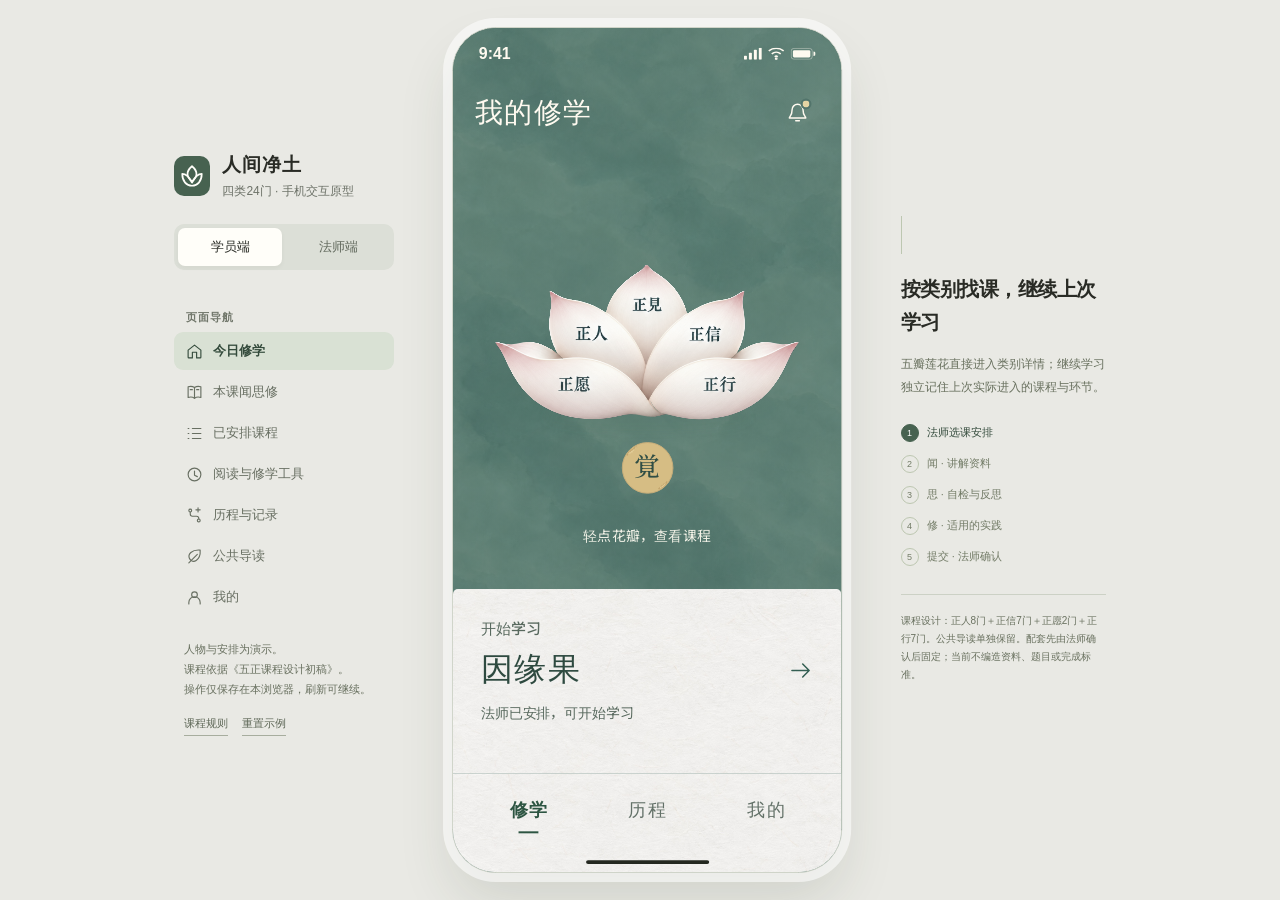
==== commit f0b82dad: "[fina-skill] 优化莲花提示文案与覚字宋体样式" ====
--- a/prototype/index.html
+++ b/prototype/index.html
@@ -6,7 +6,7 @@
   <meta name="theme-color" content="#e9e9e4">
   <title>人间净土 · 修学流程原型</title>
   <link rel="icon" href="data:image/svg+xml,%3Csvg xmlns='http://www.w3.org/2000/svg' viewBox='0 0 40 40'%3E%3Crect width='40' height='40' rx='10' fill='%23476250'/%3E%3Cpath d='M20 9C10 18 13 25 20 30C27 25 30 18 20 9Z' fill='none' stroke='%23fffdf6' stroke-width='2'/%3E%3Cpath d='M8 19C8 28 13 32 20 32C27 32 32 28 32 19C26 20 22 24 20 30C18 24 14 20 8 19Z' fill='none' stroke='%23fffdf6' stroke-width='2'/%3E%3C/svg%3E">
-  <link rel="stylesheet" href="styles.css">
+  <link rel="stylesheet" href="styles.css?v=jue-serif-1">
   <script src="curriculum.js" defer></script>
   <script src="study-tools.js" defer></script>
   <script src="study-notices.js" defer></script>
--- a/prototype/styles.css
+++ b/prototype/styles.css
@@ -3,14 +3,14 @@
 @media(min-width:1450px){.preview{gap:76px}}@media(max-width:1080px){.preview-context{display:none}.preview{gap:45px}.preview-sidebar{width:205px}}@media(max-width:700px){.preview-sidebar{display:none}.preview{padding:53px 18px 18px;gap:0;align-items:flex-start}.mobile-tools{display:flex;position:fixed;top:9px;left:18px;right:18px;justify-content:space-between;align-items:center;font-size:11px;color:#5c6652}.mobile-tools button{border:1px solid #cbd2c2;background:#f6f6ef;padding:7px 10px;border-radius:7px;font-size:11px}.mobile-tools .mini-brand{font-family:var(--serif);font-size:14px;color:#485641}.phone{box-shadow:0 0 0 7px #ffffff85,0 15px 30px #303a241c}.preview-context{display:none}}@media(prefers-reduced-motion:reduce){*{transition:none!important;scroll-behavior:auto!important}}
 
 /* Homepage: five-petal curriculum navigation, based on the supplied emblem. */
-.lotus-home{padding-top:11px}.lotus-heading{display:flex;align-items:center;justify-content:space-between;gap:12px;margin:7px 0 3px}.lotus-heading h1{font-family:var(--serif);font-size:26px;font-weight:600;letter-spacing:.02em}.lotus-heading p{font-size:11px;color:var(--muted);margin-top:6px;line-height:1.7}.study-lotus{width:306px;max-width:100%;margin:1px auto 0}.lotus-map{display:block;width:100%;height:auto;vertical-align:top;overflow:visible}.lotus-petal,.lotus-center{cursor:pointer;outline:none}.lotus-petal .petal-silhouette{transition:stroke-width .18s ease,filter .18s ease}.lotus-petal:hover .petal-silhouette{stroke:#fff4cf;stroke-width:2.8}.lotus-petal:focus-visible .petal-silhouette{stroke:#fff9de;stroke-width:4.2}.lotus-petal text,.lotus-petal>circle,.lotus-petal>path:not(.petal-silhouette),.lotus-center text{pointer-events:none}.petal-name{font-family:var(--serif);font-size:24px;fill:#f3e4b4;letter-spacing:.12em}.petal-state{font-family:var(--font);font-size:11px;fill:#fff3d3;letter-spacing:.03em}.lotus-awakening{font-family:var(--serif);font-size:49px;fill:#f4e3ad;font-weight:400}.lotus-center-label{font-family:var(--serif);font-size:12px;fill:#ecdfb9;letter-spacing:.15em}.lotus-center:hover>circle:first-child,.lotus-center:focus-visible>circle:first-child{stroke:#fff9de;stroke-width:4}.lotus-hint{text-align:center;font-size:10px;letter-spacing:.06em;line-height:1.6;color:var(--muted);margin:1px 0 14px}.lotus-branch-head{display:flex;justify-content:space-between;align-items:center;gap:10px;margin-bottom:11px}.lotus-branch-head h2{font-family:var(--serif);font-size:21px;font-weight:600;display:flex;align-items:center;gap:9px}.lotus-branch-head h2 span{font-family:var(--font);font-size:10px;font-weight:400;color:var(--primary);border:1px solid #c8d2bf;display:grid;place-items:center;width:21px;height:21px;border-radius:4px}.lotus-branch-head>span{font-size:11px;color:var(--muted)}.lotus-course{border:1px solid #dce2d5;border-radius:14px;background:var(--paper);padding:13px 15px 14px}.lotus-course-title{display:flex;align-items:center;justify-content:space-between;margin:7px 0 0}.lotus-course-title h3{font-family:var(--serif);font-size:25px;font-weight:600}.lotus-course-title>span{font-size:10px;color:var(--muted)}.lotus-course .phase-track{margin:12px 0}.lotus-course .phase-track button{min-height:30px;padding:7px 4px;font-size:10px}.lotus-course .primary{min-height:42px;padding-top:11px;padding-bottom:11px;font-size:13px}.lotus-empty{padding:21px 15px 13px;background:var(--paper);border:1px solid var(--line);border-radius:14px}.lotus-empty p{font-size:14px;margin-bottom:9px}.lotus-empty small{font-size:11px;color:var(--muted);line-height:1.9}.lotus-empty .text-button{margin-top:11px;display:flex}.lotus-all{display:flex;align-items:center;justify-content:space-between;width:100%;background:transparent;padding:18px 0 13px;margin-top:9px;border-bottom:1px solid var(--line);font-size:13px}.lotus-all>span:last-child{color:var(--muted);font-size:11px;display:flex;gap:3px;align-items:center}.lotus-all svg{width:13px;height:13px}.lotus-note{font-size:10px}
+.lotus-home{padding-top:14px}.lotus-heading{display:flex;align-items:center;justify-content:space-between;gap:12px;margin:7px 0 3px}.lotus-heading h1{font-family:var(--serif);font-size:28px;font-weight:600;line-height:1.4;letter-spacing:.025em}.lotus-heading p{font-size:14px;color:var(--muted);margin-top:7px;line-height:1.6}.study-lotus{width:306px;max-width:100%;margin:1px auto 0}.lotus-map{display:block;width:100%;height:auto;vertical-align:top;overflow:visible}.lotus-petal,.lotus-center{cursor:pointer;outline:none}.lotus-petal .petal-silhouette{transition:stroke-width .18s ease,filter .18s ease}.lotus-petal:hover .petal-silhouette{stroke:#fff4cf;stroke-width:2.8}.lotus-petal:focus-visible .petal-silhouette{stroke:#fff9de;stroke-width:4.2}.lotus-petal text,.lotus-petal>circle,.lotus-petal>path:not(.petal-silhouette),.lotus-center text{pointer-events:none}.petal-name{font-family:var(--serif);font-size:26px;font-weight:500;fill:#f8ebc9;letter-spacing:.075em}.petal-state{font-family:var(--font);font-size:16px;fill:#e9e1ca;letter-spacing:0}.lotus-awakening{font-family:var(--serif);font-size:45px;fill:#f4e5bc;font-weight:400}.lotus-center-label{font-family:var(--serif);font-size:15px;fill:#ecdfb9;letter-spacing:.08em}.lotus-center:hover>circle:first-child,.lotus-center:focus-visible>circle:first-child{stroke:#fff9de;stroke-width:4}.lotus-hint{text-align:center;font-size:10px;letter-spacing:.06em;line-height:1.6;color:var(--muted);margin:1px 0 14px}.lotus-branch-head{display:flex;justify-content:space-between;align-items:center;gap:10px;margin-bottom:11px}.lotus-branch-head h2{font-family:var(--serif);font-size:21px;font-weight:600;display:flex;align-items:center;gap:9px}.lotus-branch-head h2 span{font-family:var(--font);font-size:10px;font-weight:400;color:var(--primary);border:1px solid #c8d2bf;display:grid;place-items:center;width:21px;height:21px;border-radius:4px}.lotus-branch-head>span{font-size:11px;color:var(--muted)}.lotus-course{border:1px solid #dce2d5;border-radius:14px;background:var(--paper);padding:13px 15px 14px}.lotus-course-title{display:flex;align-items:center;justify-content:space-between;margin:7px 0 0}.lotus-course-title h3{font-family:var(--serif);font-size:25px;font-weight:600}.lotus-course-title>span{font-size:10px;color:var(--muted)}.lotus-course .phase-track{margin:12px 0}.lotus-course .phase-track button{min-height:30px;padding:7px 4px;font-size:10px}.lotus-course .primary{min-height:42px;padding-top:11px;padding-bottom:11px;font-size:13px}.lotus-empty{padding:21px 15px 13px;background:var(--paper);border:1px solid var(--line);border-radius:14px}.lotus-empty p{font-size:14px;margin-bottom:9px}.lotus-empty small{font-size:11px;color:var(--muted);line-height:1.9}.lotus-empty .text-button{margin-top:11px;display:flex}.lotus-all{display:flex;align-items:center;justify-content:space-between;width:100%;background:transparent;padding:18px 0 13px;margin-top:9px;border-bottom:1px solid var(--line);font-size:13px}.lotus-all>span:last-child{color:var(--muted);font-size:11px;display:flex;gap:3px;align-items:center}.lotus-all svg{width:13px;height:13px}.lotus-note{font-size:10px}
 @media(prefers-reduced-motion:reduce){.lotus-petal .petal-silhouette{transition:none}}
 
 /* Units are the assignment boundary; a learner's route follows actual assignments. */
 .space-top-sm{margin-top:8px}.unit-description{font-size:13px;line-height:1.9;color:#55614d;margin:14px 0 18px}.unit-deadline{display:block;margin-top:11px;color:var(--muted);font-size:11px}.reader-title{font-family:var(--serif);font-size:25px;font-weight:600;margin:10px 0 7px}.unit-filters{display:flex;flex-wrap:wrap;gap:7px;margin:20px 0 9px}.unit-filters .chip{padding:8px 11px;min-height:34px}.unit-choice{padding:16px 0 12px;border-bottom:1px solid var(--line)}.unit-choice>label{display:flex;gap:11px;align-items:flex-start;cursor:pointer}.unit-choice input{width:17px;height:17px;accent-color:var(--primary);flex:none;margin:3px 0 0}.unit-choice label strong{font-size:16px;font-weight:550}.unit-choice label small{display:block;font-size:11px;color:var(--muted);margin-top:7px;line-height:1.6}.unit-choice>p{font-size:12px;color:#55614d;line-height:1.8;margin:10px 0 0 28px}.unit-choice-foot{display:flex;justify-content:space-between;gap:8px;align-items:center;margin:2px 0 0 28px}.unit-choice-foot>span{font-size:11px;color:var(--muted)}.unit-choice.already-assigned>label{cursor:default}.unit-choice.already-assigned label strong{color:var(--muted)}.unit-target{padding:13px 0 19px;border-bottom:1px solid var(--line)}.unit-target>div{display:flex;align-items:center;justify-content:space-between;gap:10px}.unit-target strong{font-size:14px;font-weight:550}.unit-target label{font-size:12px;display:block;margin:8px 0}.unit-target input{width:100%;min-height:44px;background:var(--paper);border:1px solid #d6ddcc;border-radius:9px;padding:11px 12px;font-size:14px;color:var(--ink)}.unit-material-preview{display:flex;align-items:center;gap:10px;padding:15px 0;border-bottom:1px solid var(--line);font-size:14px}.unit-material-preview:last-child{border-bottom:0}.unit-material-preview svg{color:var(--primary);width:18px;height:18px}.unit-material-preview span{flex:1}.unit-material-preview small{font-size:11px;color:var(--muted)}.journey-summary{display:flex;justify-content:space-between;gap:15px;border-top:1px solid var(--line);border-bottom:1px solid var(--line);padding:16px 0;margin:22px 0 28px;font-size:12px;color:var(--muted)}.journey-summary b{font-weight:600;color:var(--primary);font-size:15px;padding:0 3px}.personal-route{position:relative;isolation:isolate;margin-top:6px}.personal-route:before{content:"";position:absolute;z-index:-1;top:23px;bottom:137px;left:2px;width:44px;background:url("data:image/svg+xml,%3Csvg xmlns='http://www.w3.org/2000/svg' width='44' height='160' viewBox='0 0 44 160'%3E%3Cpath d='M22 0C-7 53 51 107 22 160' fill='none' stroke='%23becabb' stroke-width='1.4'/%3E%3C/svg%3E") repeat-y}.route-node{position:relative;min-height:160px;padding:0 0 25px 58px}.route-dot{position:absolute;left:14px;top:13px;display:grid;place-items:center;width:20px;height:20px;border:1px solid #9cae98;border-radius:50%;background:var(--canvas);color:var(--primary)}.route-dot svg{width:12px;height:12px}.route-node.completed .route-dot{background:var(--primary);border-color:var(--primary);color:var(--paper)}.route-node.current .route-dot{border:2px solid var(--primary)}.route-node.current .route-dot>span{width:6px;height:6px;border-radius:50%;background:var(--primary)}.route-node.submitted .route-dot{background:var(--ochre-soft);color:var(--ochre);border-color:var(--ochre)}.route-content{display:flex;width:100%;text-align:left;background:transparent;flex-direction:column;align-items:flex-start;padding:0 0 13px;border-bottom:1px solid var(--line)}.route-meta{font-size:11px;line-height:1.6;color:var(--muted)}.route-title{display:flex;justify-content:space-between;align-items:center;gap:8px;width:100%;font-family:var(--serif);font-weight:600;font-size:23px;margin-top:8px;line-height:1.5}.route-title svg{width:15px;height:15px;color:var(--primary)}.route-path{font-size:11px;color:var(--muted);margin-top:5px;line-height:1.8}.route-state{display:flex;align-items:center;gap:10px;margin-top:11px;flex-wrap:wrap}.route-state>small{font-size:10px;color:var(--muted)}.route-content:hover .route-title{color:var(--primary)}
 .submission-materials{padding:0 3px 10px}.submission-materials>div{display:flex;align-items:center;gap:8px;font-size:12px;padding:9px 0;color:var(--primary)}.submission-materials svg{width:14px;height:14px}.submission-materials span{flex:1}.submission-materials small{font-size:10px;color:var(--muted)}
 /* The lotus distinguishes understanding (正见) from the four practice domains. */
-.lotus-mode{pointer-events:none}.lotus-mode circle{stroke:#ead8a7;stroke-width:1}.lotus-mode text{font:600 12px var(--serif);letter-spacing:0}.lotus-mode.theory circle{fill:#efddb0}.lotus-mode.theory text{fill:#164d50}.lotus-mode.practice circle{fill:#164f54}.lotus-mode.practice text{fill:#f3e5bd}.lotus-relation{display:flex;align-items:center;justify-content:center;gap:17px;margin:4px 0 14px;font-size:10px;line-height:1.6;color:#55614d}.lotus-relation>span{display:flex;align-items:center;gap:5px;white-space:nowrap}.lotus-relation b{font-family:var(--serif);font-size:11px;font-weight:600;width:19px;height:19px;display:grid;place-items:center;border-radius:4px;background:#e9e1cd;color:#625434}.lotus-relation>span+span b{background:var(--primary-soft);color:var(--primary)}
+.lotus-mode{pointer-events:none}.lotus-mode circle{stroke:#ead8a7;stroke-width:1}.lotus-mode text{font:600 15px var(--serif);letter-spacing:0}.lotus-mode.theory circle{fill:#efddb0}.lotus-mode.theory text{fill:#164d50}.lotus-mode.practice circle{fill:#164f54}.lotus-mode.practice text{fill:#f3e5bd}.lotus-relation{display:grid;justify-content:center;gap:7px;margin:14px 0 24px;font-size:13px;line-height:1.6;color:#55614d}.lotus-relation>span{display:flex;align-items:center;gap:8px;white-space:nowrap}.lotus-relation b{font-family:var(--serif);font-size:14px;font-weight:600;width:21px;height:21px;display:grid;place-items:center;border-radius:4px;background:#e9e1cd;color:#625434}.lotus-relation>span+span b{background:var(--primary-soft);color:var(--primary)}
 /* Source-backed themes and explicit unresolved curriculum definitions. */
 .source-path{font-size:12px;line-height:1.9;color:var(--primary);margin:14px 0;overflow-wrap:anywhere}.source-path>span{color:var(--muted);padding:0 2px}.definition-notice{background:#f2eddf;border-radius:10px;padding:14px 15px;margin:18px 0;color:#715832;font-size:12px;line-height:1.9}.definition-notice strong{font-size:13px;font-weight:550}.definition-notice p{margin-top:7px}.source-marker,.source-note{font-size:12px;line-height:1.9;color:var(--muted);margin:14px 0}.source-note{background:var(--paper);padding:13px;border:1px solid var(--line);border-radius:9px;color:#6b5a3d}.source-tree{padding:0 0 0 18px;margin:11px 0 20px}.source-tree li{font-size:13px;line-height:1.8;padding:8px 0;border-bottom:1px solid var(--line)}.source-tree small{display:block;color:var(--muted);font-size:11px}.pending-list{padding-left:19px;font-size:13px;line-height:1.9;color:#655a43;margin:12px 0 22px}.pending-list li{padding:5px 0}.source-group{border-top:1px solid var(--line);margin:8px 0}.source-group>summary{cursor:pointer;min-height:48px;padding:14px 0;font-size:14px;font-weight:550;color:var(--primary);line-height:1.5}.source-group>summary small{float:right;font-size:11px;font-weight:400;color:var(--muted);padding-right:2px}.source-group .unit-choice{padding-left:4px}.selected-source{display:flex;align-items:center;justify-content:space-between;gap:10px;border-bottom:1px solid var(--line);font-size:12px;line-height:1.8;padding:7px 0}.pending-methods{margin:22px 0}.pending-methods button{display:flex;align-items:center;gap:10px;width:100%;padding:15px 0;background:transparent;border-bottom:1px solid var(--line);text-align:left;font-size:12px}.pending-methods b{font-family:var(--serif);font-size:23px;font-weight:400;color:var(--primary)}.pending-methods span{flex:1;color:var(--muted)}.pending-methods svg{width:15px;height:15px;color:var(--primary)}
 
@@ -18,10 +18,10 @@
 .field input:not([type=checkbox]):not([type=radio]),.field select{width:100%;min-height:44px;border:1px solid #d4dccb;border-radius:9px;background:var(--paper);padding:11px 12px;color:var(--ink);font-size:13px}.field select{appearance:auto}
 
 /* v5: whole courses, explicit pairing gaps, and personal check-in settings. */
-.course-counts{display:flex;justify-content:space-between;gap:8px;margin:22px 0 16px;padding:16px 0;border-block:1px solid var(--line)}.course-counts>span{display:flex;flex-direction:column;align-items:center;gap:6px;color:var(--muted);font-size:11px;flex:1}.course-counts b{color:var(--primary);font-family:var(--serif);font-weight:500;font-size:27px}.confirmed-pairing{background:#eaf0e6;border-left:2px solid #8d9f80;padding:14px 16px;color:var(--primary);font-size:12px;line-height:1.8}.confirmed-pairing strong{font-weight:600}.confirmed-pairing .pending-list{margin:6px 0 8px;padding-left:16px;color:var(--primary)}.confirmed-pairing .pending-list li{padding:3px 0}.confirmed-pairing p{font-size:11px;color:var(--muted)}.course-pairing .definition-notice{margin-bottom:6px}.lotus-heading>.tag{white-space:nowrap;font-size:10px}.lotus-course-title h3{overflow-wrap:anywhere}.lotus-course-title{margin:8px 0}.unit-material-preview small{max-width:100px;text-align:right;flex:none;line-height:1.7}.list-row .row-main{min-width:0}.list-row small,.list-row strong{overflow-wrap:anywhere}.course-pairing .source-path{padding:12px 14px;background:var(--paper);border:1px solid var(--line);border-radius:9px}.lotus-relation{gap:10px;font-size:9px}.lotus-branch-head>span{font-size:10px}.field textarea{min-height:115px}.source-group>summary small{float:none}
+.course-counts{display:flex;justify-content:space-between;gap:8px;margin:22px 0 16px;padding:16px 0;border-block:1px solid var(--line)}.course-counts>span{display:flex;flex-direction:column;align-items:center;gap:6px;color:var(--muted);font-size:11px;flex:1}.course-counts b{color:var(--primary);font-family:var(--serif);font-weight:500;font-size:27px}.confirmed-pairing{background:#eaf0e6;border-left:2px solid #8d9f80;padding:14px 16px;color:var(--primary);font-size:12px;line-height:1.8}.confirmed-pairing strong{font-weight:600}.confirmed-pairing .pending-list{margin:6px 0 8px;padding-left:16px;color:var(--primary)}.confirmed-pairing .pending-list li{padding:3px 0}.confirmed-pairing p{font-size:11px;color:var(--muted)}.course-pairing .definition-notice{margin-bottom:6px}.lotus-heading>.tag{white-space:nowrap;font-size:10px}.lotus-course-title h3{overflow-wrap:anywhere}.lotus-course-title{margin:8px 0}.unit-material-preview small{max-width:100px;text-align:right;flex:none;line-height:1.7}.list-row .row-main{min-width:0}.list-row small,.list-row strong{overflow-wrap:anywhere}.course-pairing .source-path{padding:12px 14px;background:var(--paper);border:1px solid var(--line);border-radius:9px}.lotus-branch-head>span{font-size:10px}.field textarea{min-height:115px}.source-group>summary small{float:none}
 
 /* Homepage: petals navigate to categories; resuming study is independent. */
-.lotus-home .study-lotus{width:290px;margin:8px auto 0}.resume-section{margin-top:25px}.resume-entry{display:flex;align-items:center;justify-content:space-between;gap:16px;width:100%;padding:18px 0;text-align:left;background:transparent;border-block:1px solid var(--line)}.resume-entry:hover{background:var(--primary-soft)}.resume-entry-copy{flex:1;min-width:0}.resume-entry-copy strong{display:block;font-family:var(--serif);font-size:23px;font-weight:600;line-height:1.5;overflow-wrap:anywhere}.resume-entry-copy small{display:block;font-size:11px;line-height:1.8;color:var(--muted);margin-top:5px;overflow-wrap:anywhere}.resume-entry-action{display:inline-flex;align-items:center;gap:7px;flex:none;font-size:13px;font-weight:550;color:var(--primary)}.resume-entry-action svg{width:17px;height:17px}.home-empty{padding:14px 0 6px;min-height:130px}.home-empty h3{font-family:var(--serif);font-size:20px;font-weight:500;line-height:1.7}.home-empty p{font-size:12px;color:var(--muted);line-height:1.8;margin:6px 0}.home-empty .text-button{min-height:44px;font-size:13px}.category-intro{margin-top:5px}.category-assignment{display:flex;align-items:center;justify-content:space-between;gap:15px;width:100%;min-height:88px;padding:15px 0;background:transparent;text-align:left;border-bottom:1px solid var(--line)}.category-assignment strong{font-family:var(--serif);font-size:23px;font-weight:600;line-height:1.6}.category-assignment small{display:block;font-size:12px;line-height:1.7;color:var(--muted);margin-top:5px}.category-assignment>svg{width:17px;height:17px;color:var(--primary)}.category-assignment:hover{background:var(--primary-soft)}.category-empty{padding:14px 0 18px}.category-empty p{font-size:15px;line-height:1.8}.category-empty small{font-size:12px;line-height:1.8;color:var(--muted);display:block;margin-top:6px}.category-unassigned{margin-top:30px}.catalog-grid{display:grid;grid-template-columns:repeat(2,minmax(0,1fr));gap:0 18px;border-top:1px solid var(--line)}.catalog-course{display:flex;flex-direction:column;align-items:flex-start;justify-content:center;min-width:0;min-height:93px;padding:15px 0;border-bottom:1px solid var(--line);text-align:left;background:transparent}.catalog-course strong{font-size:17px;font-weight:500;line-height:1.6;overflow-wrap:anywhere}.catalog-course>span{display:flex;gap:5px;align-items:center;color:var(--muted);font-size:11px;margin-top:7px;line-height:1.5}.catalog-course>span svg{width:13px;height:13px}.catalog-course:hover{background:var(--primary-soft)}
+.lotus-home .study-lotus{width:320px;margin:18px auto 0}.resume-section{margin-top:25px}.resume-entry{display:flex;align-items:center;justify-content:space-between;gap:16px;width:100%;padding:18px 0;text-align:left;background:transparent;border-block:1px solid var(--line)}.resume-entry:hover{background:var(--primary-soft)}.resume-entry-copy{flex:1;min-width:0}.resume-entry-copy strong{display:block;font-family:var(--serif);font-size:23px;font-weight:600;line-height:1.5;overflow-wrap:anywhere}.resume-entry-copy small{display:block;font-size:14px;line-height:1.7;color:var(--muted);margin-top:5px;overflow-wrap:anywhere}.resume-entry-action{display:inline-flex;align-items:center;gap:8px;flex:none;min-height:44px;font-size:15px;font-weight:550;color:var(--primary-deep)}.resume-entry-action svg{width:19px;height:19px}.home-empty{padding:14px 0 6px;min-height:130px}.home-empty h3{font-family:var(--serif);font-size:20px;font-weight:500;line-height:1.7}.home-empty p{font-size:12px;color:var(--muted);line-height:1.8;margin:6px 0}.home-empty .text-button{min-height:44px;font-size:13px}.category-intro{margin-top:5px}.category-assignment{display:flex;align-items:center;justify-content:space-between;gap:15px;width:100%;min-height:88px;padding:15px 0;background:transparent;text-align:left;border-bottom:1px solid var(--line)}.category-assignment strong{font-family:var(--serif);font-size:23px;font-weight:600;line-height:1.6}.category-assignment small{display:block;font-size:12px;line-height:1.7;color:var(--muted);margin-top:5px}.category-assignment>svg{width:17px;height:17px;color:var(--primary)}.category-assignment:hover{background:var(--primary-soft)}.category-empty{padding:14px 0 18px}.category-empty p{font-size:15px;line-height:1.8}.category-empty small{font-size:12px;line-height:1.8;color:var(--muted);display:block;margin-top:6px}.category-unassigned{margin-top:30px}.catalog-grid{display:grid;grid-template-columns:repeat(2,minmax(0,1fr));gap:0 18px;border-top:1px solid var(--line)}.catalog-course{display:flex;flex-direction:column;align-items:flex-start;justify-content:center;min-width:0;min-height:93px;padding:15px 0;border-bottom:1px solid var(--line);text-align:left;background:transparent}.catalog-course strong{font-size:17px;font-weight:500;line-height:1.6;overflow-wrap:anywhere}.catalog-course>span{display:flex;gap:5px;align-items:center;color:var(--muted);font-size:11px;margin-top:7px;line-height:1.5}.catalog-course>span svg{width:13px;height:13px}.catalog-course:hover{background:var(--primary-soft)}
 
 /* Reading and practice tools share the paper interface; records have a single home. */
 .timer-ribbon{display:flex;align-items:center;gap:8px;min-height:38px;flex:none;background:#e9eee7;color:var(--primary-deep);padding:7px 22px;font-size:11px;text-align:left}.timer-ribbon>svg{width:15px;height:15px}.timer-ribbon>b{margin-left:auto;font-variant-numeric:tabular-nums;font-weight:600}.history-filters{display:flex;gap:6px;flex-wrap:wrap;margin:18px 0 10px}.history-filters .chip{min-height:40px;padding:8px 12px;font-size:12px}.history-entry{display:flex;align-items:flex-start;gap:12px;width:100%;text-align:left;background:none;padding:17px 0;border-bottom:1px solid var(--line)}.history-entry>.row-icon{width:34px;height:34px;border-radius:8px}.history-entry>span:nth-child(2){flex:1;min-width:0}.history-entry strong{display:block;font-size:15px;font-weight:550;line-height:1.6}.history-entry small,.history-entry time{display:block;font-size:12px;color:var(--muted);line-height:1.8;margin-top:4px;overflow-wrap:anywhere}.history-entry time{font-size:11px}.history-entry>svg{width:14px;height:14px;color:var(--muted);margin-top:6px}.record-detail-main{font-family:var(--serif);font-size:23px;line-height:1.8;margin:27px 0;overflow-wrap:anywhere}.study-timer{padding:37px 0 34px;text-align:center}.study-timer>span{font-size:13px;color:var(--primary)}.study-timer>strong{display:block;font-size:49px;line-height:1.5;font-weight:450;font-variant-numeric:tabular-nums;letter-spacing:-.025em;margin:12px 0}.study-timer>p{font-size:12px;color:var(--muted);line-height:1.8}.tool-action-row{display:flex;gap:12px;margin-top:18px}.tool-action-row>*{flex:1;min-width:0}.tool-discard{display:block;margin:14px auto;font-size:12px}.counter-heading{margin:10px 0}.counter-heading .sub{margin-top:6px}.chant-manual{display:flex;gap:8px;align-items:center}.chant-manual>input{min-width:0}.chant-manual button{white-space:nowrap;flex:none;min-height:44px}.reader-file-actions{display:flex;justify-content:space-between;align-items:center;gap:9px;margin:11px 0 19px}.import-text-button{display:flex;align-items:center;gap:7px;position:relative;cursor:pointer;font-size:13px;color:var(--primary);min-height:44px;overflow:hidden;padding:9px 2px}.import-text-button svg{width:17px;height:17px}.import-text-button input{position:absolute;inset:0;opacity:0;cursor:pointer;width:100%}.import-text-button:focus-within{outline:2px solid var(--primary);outline-offset:3px}.reader-origin{font-size:11px;line-height:1.8;color:var(--muted);border-bottom:1px solid var(--line);padding-bottom:12px}.reader-missing{padding:31px 4px 35px;text-align:center}.reader-missing>svg{width:38px;height:38px;color:var(--primary);margin:0 0 20px}.reader-missing h1{font-family:var(--serif);font-size:25px}.reader-missing p{font-size:13px;line-height:1.9;color:var(--muted);margin-top:15px}.reader-missing small{font-size:11px;line-height:1.9;display:block;margin-top:22px;color:var(--muted)}.reader-tool>.reader-title{overflow-wrap:anywhere;font-size:23px}.reader-controls{border-block:1px solid var(--line);margin:18px 0 5px}.reader-controls>summary{cursor:pointer;min-height:44px;padding:13px 0;font-size:13px;color:var(--primary)}.reader-setting-fields{display:flex;gap:10px;margin:14px 0}.reader-setting-fields label{flex:1;min-width:0;font-size:12px;color:var(--muted)}.reader-setting-fields select{display:block;width:100%;min-height:42px;background:var(--paper);border:1px solid var(--line);border-radius:7px;margin-top:7px;color:var(--ink);padding:6px}.reader-jump{display:flex;align-items:center;gap:10px;margin-bottom:15px;font-size:12px}.reader-jump input{min-width:0;width:75px;min-height:42px;border:1px solid var(--line);border-radius:7px;padding:7px}.reader-jump button{min-height:42px}.reader-bookmarks{display:flex;flex-wrap:wrap;gap:7px;padding:3px 0 17px}.reader-bookmarks .chip{min-height:40px;font-size:12px}.reader-page-tools{display:flex;align-items:center;justify-content:space-between;gap:8px;color:var(--muted);font-size:11px;margin:8px 0}.reader-page-tools .text-button{min-height:40px;font-size:12px}.personal-reader-paper{white-space:pre-wrap;overflow-wrap:anywhere;padding:20px 0;color:var(--ink);font-family:var(--serif);min-height:180px}.night-reader{background:#25312b;--ink:#f0ede3;--muted:#bdc9bb;--primary:#c8d5b9;--paper:#2c3b32;--line:#4f6055}.night-reader .personal-reader-paper{color:var(--ink)}.night-reader input{background:var(--paper);color:var(--ink)}.reader-pagination{padding:10px 0}.reader-pagination button{min-height:44px}.reader-pagination>span{font-size:12px;white-space:nowrap}
@@ -97,3 +97,170 @@
 .reader-panel-list button[aria-current]{color:var(--primary);font-weight:600}
 .reader-bookmark-toggle{display:flex;align-items:center;gap:9px;background:var(--primary-soft);color:var(--primary-deep);padding:13px;width:100%;min-height:46px;border-radius:7px;font-size:13px;margin-bottom:15px}
 .reader-bookmark-toggle svg{width:18px;height:18px}
+
+/* Slightly larger navigation labels on the refined homepage. */
+.phone:has(.lotus-home) .bottom-nav {height:68px;}
+.phone:has(.lotus-home) .bottom-nav button {font-size:13px;min-height:52px;gap:5px;}
+.phone:has(.lotus-home) .bottom-nav button.active {color:var(--primary-deep);}
+
+/* Approved side-view lotus: the artwork and hit regions share the same silhouettes. */
+.lotus-home .lotus-bloom{position:relative;isolation:isolate;width:100%;max-width:386px;aspect-ratio:1;margin:14px auto 0;--lotus-source:url('assets/lotus-light.jpg')}
+.bloom-disk{position:absolute;inset:2.4%;border-radius:50%;background:radial-gradient(ellipse at 43% 22%,#2b6769,#185358 65%,#10474c);box-shadow:none}
+.bloom-shadow{position:absolute;left:20%;right:20%;top:65%;height:8%;background:#435d4e0d;filter:blur(5px);border-radius:50%;pointer-events:none}
+.bloom-petal{position:absolute;inset:0;pointer-events:none}
+.bloom-filter-defs{position:absolute;pointer-events:none}
+.bloom-surface{position:absolute;inset:0;clip-path:var(--shape);transform-origin:var(--origin);pointer-events:none}
+/* Preserve warm source colors. A very light ivory wash only softens the tips and lower folds. */
+.bloom-surface::before,.bloom-surface::after{content:"";position:absolute;inset:0;background-image:linear-gradient(to bottom,transparent 22%,#fff8e915 26%,transparent 40%,transparent 52%,#fff8e922 69%,transparent 72%),var(--lotus-source);background-size:100% 100%;pointer-events:none}
+/* Tone the petals after edge extraction so the silhouette stays opaque and crisp. */
+.bloom-surface::before{filter:url(#lotus-edge-alpha) saturate(.48) contrast(.94) brightness(1.025)}
+.bloom-surface::after{clip-path:var(--lettering);filter:saturate(.48) contrast(.94) brightness(1.025)}
+.bloom-petal[data-petal="正见"]{--lettering:inset(32% 43% 60% 43%)}
+.bloom-petal[data-petal="正人"]{--lettering:inset(41% 59% 51% 27%)}
+.bloom-petal[data-petal="正信"]{--lettering:inset(41% 26% 51% 60%)}
+.bloom-petal[data-petal="正愿"]{--lettering:inset(56% 64% 36% 22%)}
+.bloom-petal[data-petal="正行"]{--lettering:inset(56% 22% 36% 64%)}
+.bloom-hit{position:absolute;inset:0;width:100%;height:100%;padding:0;margin:0;border:0;background:transparent;clip-path:var(--shape);pointer-events:auto;touch-action:manipulation;-webkit-tap-highlight-color:transparent}
+.bloom-petal:has(.bloom-hit:focus-visible) .bloom-surface{filter:brightness(1.08) drop-shadow(0 0 2px #f5d98f)}
+@font-face{font-family:"Jue Serif";src:url('assets/fonts/jue-serif.ttf') format('truetype');font-weight:500;font-style:normal;font-display:swap;unicode-range:U+899A}
+.bloom-jue{position:absolute;left:calc(50% - 26px);top:76%;width:52px;height:52px;padding:0;border:1px solid #c4ac79;border-radius:50%;background:#d6bd84 url('assets/jue-copper-flake.svg') center/cover;box-shadow:none;font:500 26px/1 "Jue Serif",var(--serif);color:#304e45;touch-action:manipulation;-webkit-tap-highlight-color:transparent}
+.bloom-jue:focus-visible{outline:2px solid #eee2c7;outline-offset:4px}
+.bloom-live{position:absolute;width:1px;height:1px;padding:0;overflow:hidden;clip-path:inset(50%);white-space:nowrap}
+
+/* Do not inherit the generic button press translation on petal hit regions. */
+.bloom-hit,.bloom-jue{transition:none}
+.bloom-hit:active:not(:disabled),.bloom-jue:active:not(:disabled){transform:none}
+
+
+/* Homepage: a centered, quiet reading rhythm around the approved lotus. */
+.phone:has(.lotus-home){--home-teal:#50746f;--canvas:#faf8f2;--ink:#2e4545;--muted:#616f6c;--primary:#285c5e;--primary-deep:#214e50;--primary-soft:#e7eeeb;--line:#e0e4dc;background:linear-gradient(160deg,#50746f 0%,#59796f 30%,#4d716b 65%)}
+.phone:has(.lotus-home) .statusbar{background:transparent;color:#fffaf0}
+.phone:has(.lotus-home) .phone-content{background:transparent}
+.phone:has(.lotus-home) .gesture{background:var(--canvas)}
+.phone:has(.lotus-home) .home-app-bar{height:68px;padding:8px 22px;align-items:center;background:transparent}
+.home-page-title{font-family:var(--serif);font-size:28px;font-weight:400;letter-spacing:.04em;line-height:1.5;color:#fffaf0}
+.phone:has(.lotus-home) .notification-bell{width:44px;height:44px;border-radius:50%;background:transparent;color:#fffaf0}
+.phone:has(.lotus-home) .notification-dot{right:10px;top:9px;background:#e5d4a4;outline-color:var(--home-teal)}
+.lotus-home{min-height:100%;display:flex;flex-direction:column}
+.home-lotus-hero{display:flow-root;flex:none;padding:0 22px 20px;background:transparent}
+.home-lotus-hint{font-size:14px;line-height:1.7;text-align:center;margin-top:8px;color:#f2f2e7}
+.lotus-home .lotus-bloom{width:332px;max-width:100%;margin:-24px auto 0}
+/* Keep the approved petals and motion; the page now supplies their teal ground. */
+.home-lotus-hero .bloom-disk{background:none}
+.home-study-sheet{flex:1;background:var(--canvas);border-radius:24px 24px 0 0;padding:28px 22px 24px}
+.phone:has(.lotus-home) .notification-bell:focus-visible{outline-color:#fffaf0}
+.lotus-home .lotus-relation{display:grid;grid-template-columns:1fr 1fr;gap:20px;margin:0;padding:0;color:var(--ink)}
+.lotus-home .lotus-relation .home-relation-item{display:grid;grid-template-columns:22px 1fr;align-items:baseline;column-gap:8px;row-gap:5px;white-space:normal;min-width:0}
+.lotus-home .lotus-relation .home-relation-item+ .home-relation-item{border-left:1px solid var(--line);padding-left:20px}
+.lotus-home .lotus-relation b,.lotus-home .lotus-relation .home-relation-item+ .home-relation-item b{width:auto;height:auto;display:block;border-radius:0;font-family:var(--serif);font-size:18px;font-weight:400;background:transparent;color:var(--primary)}
+.lotus-home .home-relation-item>span{display:contents}
+.lotus-home .lotus-relation strong{display:block;font-family:var(--serif);font-size:17px;line-height:1.5;font-weight:500;letter-spacing:.04em}
+.lotus-home .lotus-relation small{grid-column:1 / -1;display:block;font-size:14px;line-height:1.7;color:var(--muted);margin-top:0}
+.lotus-home .resume-section{margin:32px 0 0;padding:0;background:transparent;border:0}
+.home-section-title{font-size:18px;line-height:1.5;font-weight:550;color:var(--primary-deep);margin:0 0 14px}
+.lotus-home .resume-entry{border:0;padding:0;gap:16px;align-items:center}
+.lotus-home .resume-entry-copy strong{font-size:26px;font-weight:400;line-height:1.5;letter-spacing:.02em;color:var(--ink)}
+.lotus-home .resume-entry-copy small{font-size:14px;line-height:1.65;margin-top:6px;color:var(--muted)}
+.lotus-home .resume-entry-action{min-height:48px;padding:0 15px;border:1px solid #b9ccc7;border-radius:10px;background:var(--primary-soft);color:var(--primary-deep);gap:8px;font-size:16px;font-weight:500;letter-spacing:0}
+.lotus-home .resume-entry-action svg{width:17px;height:17px;color:var(--primary)}
+.lotus-home .resume-entry:hover{background:transparent}
+.lotus-home .resume-entry:hover .resume-entry-action{background:#dbe7e2;border-color:#8ba9a2}
+.lotus-home .resume-entry:focus-visible{outline:2px solid var(--primary);outline-offset:5px;border-radius:4px}
+.lotus-home .home-empty{min-height:0;border-top:0;padding:0}
+.lotus-home .home-empty h3{font-size:21px;font-weight:400;color:var(--ink)}
+.lotus-home .home-empty p{font-size:14px;color:var(--muted)}
+.lotus-home .home-empty .text-button{font-size:15px;min-height:46px}
+.phone:has(.lotus-home) .bottom-nav{height:72px;padding:5px 12px 2px;background:var(--canvas);border-top-color:var(--line)}
+.phone:has(.lotus-home) .bottom-nav button{position:relative;min-height:58px;min-width:76px;font-size:14px;gap:5px;color:var(--muted);font-weight:400}
+.phone:has(.lotus-home) .bottom-nav button.active{color:var(--primary-deep);font-weight:600}
+.phone:has(.lotus-home) .bottom-nav button svg{width:22px;height:22px}
+.phone:has(.lotus-home) .bottom-nav button.active svg{stroke-width:2}
+.phone:has(.lotus-home) .bottom-nav button:focus-visible{outline:2px solid var(--primary);outline-offset:0;border-radius:10px}
+@media(max-width:360px){.lotus-home .lotus-relation{gap:10px;padding:0}.lotus-home .lotus-relation .home-relation-item{column-gap:6px;row-gap:5px}.lotus-home .lotus-relation .home-relation-item+ .home-relation-item{padding-left:10px}.lotus-home .resume-entry-action{padding-inline:12px}}
+
+.phone:has(.lotus-home) ::selection{background:#d9e6df;color:#214e50}
+
+@font-face {
+  font-family: 'Home UI Sans';
+  font-style: normal;
+  font-weight: 400;
+  font-display: swap;
+  src: url(assets/fonts/home-ui-sans-0.ttf) format('truetype');
+}
+@font-face {
+  font-family: 'Home UI Sans';
+  font-style: normal;
+  font-weight: 500;
+  font-display: swap;
+  src: url(assets/fonts/home-ui-sans-1.ttf) format('truetype');
+}
+@font-face {
+  font-family: 'Home UI Sans';
+  font-style: normal;
+  font-weight: 600;
+  font-display: swap;
+  src: url(assets/fonts/home-ui-sans-2.ttf) format('truetype');
+}
+
+/* Homepage typography only: preserve existing surfaces, lotus and interaction. */
+.home-study-sheet,.home-lotus-hint,.phone:has(.lotus-home) .bottom-nav{font-family:"Home UI Sans",var(--font)}
+.home-page-title{font-weight:500;letter-spacing:.06em;line-height:1.4}
+.home-lotus-hint{font-weight:400;letter-spacing:.02em}
+.lotus-home .lotus-relation .home-relation-item{grid-template-columns:24px 1fr;align-items:center;column-gap:12px}
+.lotus-home .lotus-relation b,.lotus-home .lotus-relation .home-relation-item+ .home-relation-item b{font-size:24px;font-weight:500;line-height:1.4}
+.lotus-home .lotus-relation strong{font-family:"Home UI Sans",var(--font);font-size:16px;font-weight:500;line-height:1.5;letter-spacing:.02em}
+.home-section-title{font-size:15px;font-weight:500;line-height:1.5;letter-spacing:.02em;margin-bottom:12px}
+.lotus-home .resume-entry-copy strong{font-size:28px;font-weight:600;letter-spacing:.06em;line-height:1.4}
+.lotus-home .resume-entry-copy small{font-size:14px;font-weight:400;line-height:1.6;letter-spacing:0;margin-top:10px}
+.lotus-home .resume-entry-action{font-size:16px;font-weight:500;letter-spacing:.02em}
+.phone:has(.lotus-home) .bottom-nav button{font-size:13px;font-weight:400;letter-spacing:.02em}
+.phone:has(.lotus-home) .bottom-nav button.active{font-weight:600}
+
+/* Approved homepage materials and card composition from home-type.html. */
+.phone:has(.lotus-home){--home-teal:#52746b;background:#52746b}
+.phone:has(.lotus-home)::before{content:"";position:absolute;inset:0;z-index:-1;background:linear-gradient(#52746b94,#52746b94),#52746b url('assets/celadon-glaze-refined.jpg') center top/100% auto no-repeat;filter:blur(.65px);pointer-events:none}
+.lotus-home .lotus-bloom{--lotus-source:url('assets/lotus-depth.jpg')}
+.home-study-sheet{position:relative;padding:28px 24px 26px;min-height:258px;border-radius:5px 5px 0 0;background:#f9f9f7 url('assets/xuan-paper-fiber.jpg') center/100% auto repeat-y;box-shadow:none}
+.lotus-home .lotus-relation{column-gap:24px;align-items:center}
+.lotus-home .lotus-relation .home-relation-item{display:flex;align-items:center;gap:12px}
+.lotus-home .home-relation-item>span{display:block}
+.lotus-home .lotus-relation .home-relation-item+ .home-relation-item{padding-left:20px;border-left-color:#dddfd3}
+.lotus-home .lotus-relation b,.lotus-home .lotus-relation .home-relation-item+ .home-relation-item b,.lotus-home .lotus-relation strong{color:#405b50}
+.lotus-home .home-section-title,.lotus-home .resume-entry-copy small{color:#58695e}
+.lotus-home .resume-entry{gap:12px}
+.lotus-home .resume-entry-copy strong{color:#2e4a40}
+.lotus-home .resume-entry-action{min-width:98px;min-height:48px;padding:0 16px;border:0;border-radius:11px;background:#345f53;color:#fffaf0;gap:10px}
+.lotus-home .resume-entry-action svg{width:16px;height:16px;color:inherit}
+.lotus-home .resume-entry:hover .resume-entry-action{background:#294f44}
+@media(max-width:360px){.home-study-sheet{padding-inline:20px}.lotus-home .lotus-relation{column-gap:16px}.lotus-home .lotus-relation .home-relation-item+ .home-relation-item{padding-left:14px}.lotus-home .lotus-relation .home-relation-item{gap:10px}}
+
+/* One reading task per sheet; relation guidance remains in the awakening dialog. */
+.home-lotus-hero{display:flex;flex-direction:column;justify-content:center;flex:1 0 auto;padding-bottom:22px}
+.home-lotus-hint{flex:none;margin-top:0;padding-top:0}
+.lotus-home .lotus-bloom{flex:none;width:348px;max-width:100%;margin:0 auto}
+.home-study-sheet{flex:0 0 auto;min-height:186.4px;padding:28px 28px}
+.lotus-home .resume-section{margin:0}
+.lotus-home .home-section-title{margin-bottom:8px}
+.lotus-home .resume-entry{gap:20px;align-items:flex-start}
+.lotus-home .resume-entry-copy strong{font-size:32px;font-weight:500;line-height:1.45;letter-spacing:.06em}
+.lotus-home .resume-entry-copy small{margin-top:8px}
+.lotus-home .resume-entry-action{min-width:48px;min-height:48px;padding:0;border:0;border-radius:0;background:transparent;color:#345f53;justify-content:flex-end}
+.lotus-home .resume-entry-action svg{width:26px;height:26px;stroke-width:1.4}
+.lotus-home .resume-entry:hover .resume-entry-action{background:transparent;color:#193f33}
+.lotus-home .resume-entry-copy .resume-position{margin-top:14px;font-size:14px;font-weight:400;line-height:24px;letter-spacing:.02em;color:#58695e}
+.lotus-home .resume-entry:focus-visible{outline-offset:8px}
+@media(max-width:360px){.home-study-sheet{padding-inline:22px}.lotus-home .resume-entry{gap:14px}}
+
+/* Learner navigation as text tabs on one continuous paper surface. */
+.phone:has(.student-tabbar)::after{content:"";position:absolute;left:0;right:0;bottom:0;height:99px;z-index:-1;pointer-events:none;background:#f9f9f7 url('assets/xuan-paper-fiber.jpg') center/100% auto repeat-y}
+.phone .bottom-nav.student-tabbar{position:relative;display:grid;grid-template-columns:repeat(3,minmax(0,1fr));height:72px;gap:8px;padding:4px 20px 2px;border:0;background:transparent;font-family:var(--serif)}
+.phone .bottom-nav.student-tabbar::before{content:none}
+.phone .bottom-nav.student-tabbar button{position:relative;width:100%;min-width:0;min-height:62px;padding:0;gap:0;border-radius:0;color:#637168;font-family:var(--serif);font-size:18px;font-weight:400;line-height:28px;letter-spacing:.1em;text-indent:.1em;background:transparent;transition:color .15s ease,opacity .15s ease}
+.phone .bottom-nav.student-tabbar button::after{content:"";position:absolute;bottom:8px;left:calc(50% - 10px);width:20px;height:2px;background:transparent}
+.phone .bottom-nav.student-tabbar button.active{color:#2d5542;font-weight:600}
+.phone .bottom-nav.student-tabbar button.active::after{background:currentColor}
+.phone .bottom-nav.student-tabbar button:hover{color:#2d5542;background:transparent}
+.phone .bottom-nav.student-tabbar button:active:not(:disabled){transform:none;background:transparent;opacity:.65}
+.phone .bottom-nav.student-tabbar button:focus-visible{outline:2px solid #456b58;outline-offset:-2px;border-radius:6px}
+.phone:has(.student-tabbar) .gesture{background:transparent}
+@media(prefers-reduced-motion:reduce){.phone .bottom-nav.student-tabbar button{transition:none}}
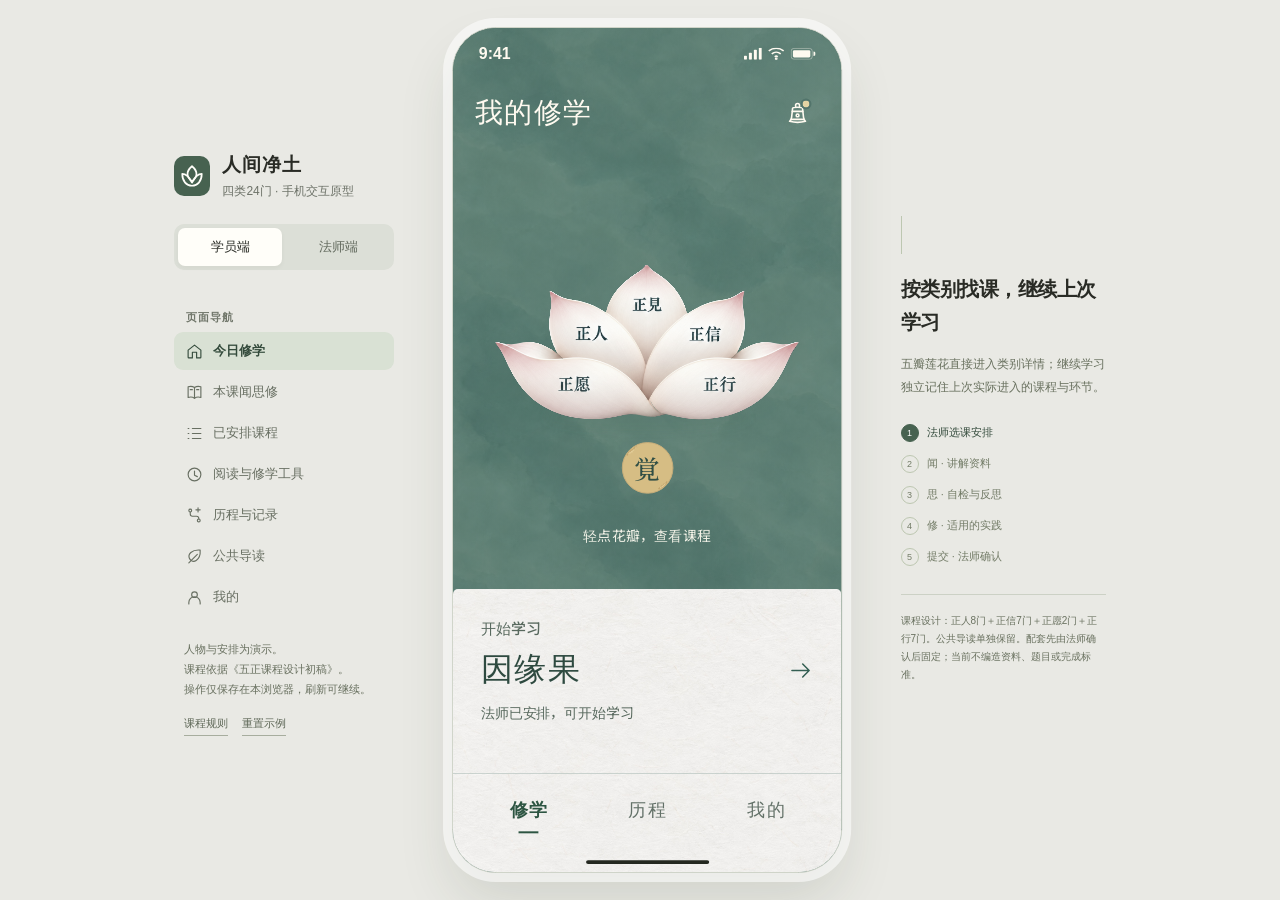
==== commit 30a87be1: "[fina-skill] 优化寺钟消息图标与覚字居中" ====
--- a/prototype/index.html
+++ b/prototype/index.html
@@ -6,7 +6,7 @@
   <meta name="theme-color" content="#e9e9e4">
   <title>人间净土 · 修学流程原型</title>
   <link rel="icon" href="data:image/svg+xml,%3Csvg xmlns='http://www.w3.org/2000/svg' viewBox='0 0 40 40'%3E%3Crect width='40' height='40' rx='10' fill='%23476250'/%3E%3Cpath d='M20 9C10 18 13 25 20 30C27 25 30 18 20 9Z' fill='none' stroke='%23fffdf6' stroke-width='2'/%3E%3Cpath d='M8 19C8 28 13 32 20 32C27 32 32 28 32 19C26 20 22 24 20 30C18 24 14 20 8 19Z' fill='none' stroke='%23fffdf6' stroke-width='2'/%3E%3C/svg%3E">
-  <link rel="stylesheet" href="styles.css?v=jue-serif-1">
+  <link rel="stylesheet" href="styles.css?v=jue-center-2">
   <script src="curriculum.js" defer></script>
   <script src="study-tools.js" defer></script>
   <script src="study-notices.js" defer></script>
--- a/prototype/styles.css
+++ b/prototype/styles.css
@@ -123,7 +123,9 @@
 .bloom-hit{position:absolute;inset:0;width:100%;height:100%;padding:0;margin:0;border:0;background:transparent;clip-path:var(--shape);pointer-events:auto;touch-action:manipulation;-webkit-tap-highlight-color:transparent}
 .bloom-petal:has(.bloom-hit:focus-visible) .bloom-surface{filter:brightness(1.08) drop-shadow(0 0 2px #f5d98f)}
 @font-face{font-family:"Jue Serif";src:url('assets/fonts/jue-serif.ttf') format('truetype');font-weight:500;font-style:normal;font-display:swap;unicode-range:U+899A}
-.bloom-jue{position:absolute;left:calc(50% - 26px);top:76%;width:52px;height:52px;padding:0;border:1px solid #c4ac79;border-radius:50%;background:#d6bd84 url('assets/jue-copper-flake.svg') center/cover;box-shadow:none;font:500 26px/1 "Jue Serif",var(--serif);color:#304e45;touch-action:manipulation;-webkit-tap-highlight-color:transparent}
+.bloom-jue{display:grid;place-items:center;position:absolute;left:calc(50% - 26px);top:76%;width:52px;height:52px;padding:0;border:1px solid #c4ac79;border-radius:50%;background:#d6bd84 url('assets/jue-copper-flake.svg') center/cover;box-shadow:none;font:500 26px/1 "Jue Serif",var(--serif);color:#304e45;touch-action:manipulation;-webkit-tap-highlight-color:transparent}
+/* Center the glyph independently of the button baseline and animation. */
+.bloom-jue-label{display:block;line-height:1;transform:translateY(3px);pointer-events:none}
 .bloom-jue:focus-visible{outline:2px solid #eee2c7;outline-offset:4px}
 .bloom-live{position:absolute;width:1px;height:1px;padding:0;overflow:hidden;clip-path:inset(50%);white-space:nowrap}
 
@@ -140,6 +142,7 @@
 .phone:has(.lotus-home) .home-app-bar{height:68px;padding:8px 22px;align-items:center;background:transparent}
 .home-page-title{font-family:var(--serif);font-size:28px;font-weight:400;letter-spacing:.04em;line-height:1.5;color:#fffaf0}
 .phone:has(.lotus-home) .notification-bell{width:44px;height:44px;border-radius:50%;background:transparent;color:#fffaf0}
+.phone:has(.lotus-home) .notification-bell svg{width:24px;height:24px}
 .phone:has(.lotus-home) .notification-dot{right:10px;top:9px;background:#e5d4a4;outline-color:var(--home-teal)}
 .lotus-home{min-height:100%;display:flex;flex-direction:column}
 .home-lotus-hero{display:flow-root;flex:none;padding:0 22px 20px;background:transparent}
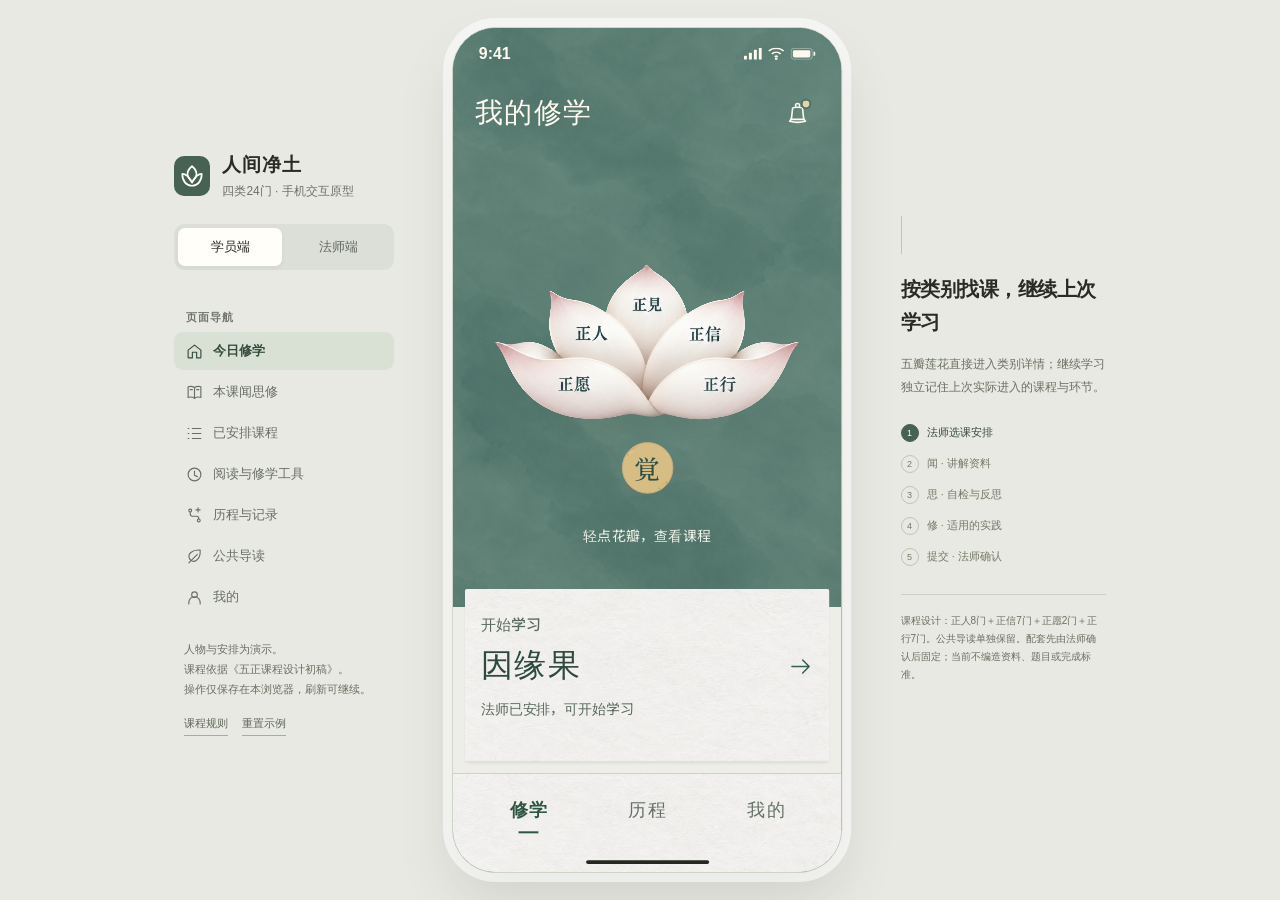
==== commit ac5b09bb: "[fina-skill] 简化寺钟图标并优化续学宣纸层次" ====
--- a/prototype/index.html
+++ b/prototype/index.html
@@ -6,7 +6,7 @@
   <meta name="theme-color" content="#e9e9e4">
   <title>人间净土 · 修学流程原型</title>
   <link rel="icon" href="data:image/svg+xml,%3Csvg xmlns='http://www.w3.org/2000/svg' viewBox='0 0 40 40'%3E%3Crect width='40' height='40' rx='10' fill='%23476250'/%3E%3Cpath d='M20 9C10 18 13 25 20 30C27 25 30 18 20 9Z' fill='none' stroke='%23fffdf6' stroke-width='2'/%3E%3Cpath d='M8 19C8 28 13 32 20 32C27 32 32 28 32 19C26 20 22 24 20 30C18 24 14 20 8 19Z' fill='none' stroke='%23fffdf6' stroke-width='2'/%3E%3C/svg%3E">
-  <link rel="stylesheet" href="styles.css?v=jue-center-2">
+  <link rel="stylesheet" href="styles.css?v=study-paper-layer-2">
   <script src="curriculum.js" defer></script>
   <script src="study-tools.js" defer></script>
   <script src="study-notices.js" defer></script>
--- a/prototype/styles.css
+++ b/prototype/styles.css
@@ -223,7 +223,7 @@
 .phone:has(.lotus-home){--home-teal:#52746b;background:#52746b}
 .phone:has(.lotus-home)::before{content:"";position:absolute;inset:0;z-index:-1;background:linear-gradient(#52746b94,#52746b94),#52746b url('assets/celadon-glaze-refined.jpg') center top/100% auto no-repeat;filter:blur(.65px);pointer-events:none}
 .lotus-home .lotus-bloom{--lotus-source:url('assets/lotus-depth.jpg')}
-.home-study-sheet{position:relative;padding:28px 24px 26px;min-height:258px;border-radius:5px 5px 0 0;background:#f9f9f7 url('assets/xuan-paper-fiber.jpg') center/100% auto repeat-y;box-shadow:none}
+.home-study-sheet{position:relative;border-radius:0;background:linear-gradient(transparent 18px,#eeeee8 18px);box-shadow:none}
 .lotus-home .lotus-relation{column-gap:24px;align-items:center}
 .lotus-home .lotus-relation .home-relation-item{display:flex;align-items:center;gap:12px}
 .lotus-home .home-relation-item>span{display:block}
@@ -241,8 +241,10 @@
 .home-lotus-hero{display:flex;flex-direction:column;justify-content:center;flex:1 0 auto;padding-bottom:22px}
 .home-lotus-hint{flex:none;margin-top:0;padding-top:0}
 .lotus-home .lotus-bloom{flex:none;width:348px;max-width:100%;margin:0 auto}
-.home-study-sheet{flex:0 0 auto;min-height:186.4px;padding:28px 28px}
-.lotus-home .resume-section{margin:0}
+.home-study-sheet{flex:0 0 auto;min-height:186.4px;padding:0 12px 12px}
+/* A separate sheet resting on a quiet backing, with a thin paper edge. */
+.lotus-home .resume-section{position:relative;min-height:174.4px;margin:0;padding:24px 16px 20px;border-radius:2px;background:#f9f9f7 url('assets/xuan-paper-fiber.jpg') center/391px auto repeat-y;box-shadow:0 1px 2px #17382e0d,0 3px 5px -3px #17382e1f}
+.lotus-home .resume-section::after{content:"";position:absolute;left:1px;right:1px;bottom:0;height:1px;background:#deded4;opacity:.65;pointer-events:none}
 .lotus-home .home-section-title{margin-bottom:8px}
 .lotus-home .resume-entry{gap:20px;align-items:flex-start}
 .lotus-home .resume-entry-copy strong{font-size:32px;font-weight:500;line-height:1.45;letter-spacing:.06em}
@@ -252,7 +254,7 @@
 .lotus-home .resume-entry:hover .resume-entry-action{background:transparent;color:#193f33}
 .lotus-home .resume-entry-copy .resume-position{margin-top:14px;font-size:14px;font-weight:400;line-height:24px;letter-spacing:.02em;color:#58695e}
 .lotus-home .resume-entry:focus-visible{outline-offset:8px}
-@media(max-width:360px){.home-study-sheet{padding-inline:22px}.lotus-home .resume-entry{gap:14px}}
+@media(max-width:360px){.home-study-sheet{padding-inline:10px}.lotus-home .resume-section{padding-inline:12px}.lotus-home .resume-entry{gap:14px}}
 
 /* Learner navigation as text tabs on one continuous paper surface. */
 .phone:has(.student-tabbar)::after{content:"";position:absolute;left:0;right:0;bottom:0;height:99px;z-index:-1;pointer-events:none;background:#f9f9f7 url('assets/xuan-paper-fiber.jpg') center/100% auto repeat-y}
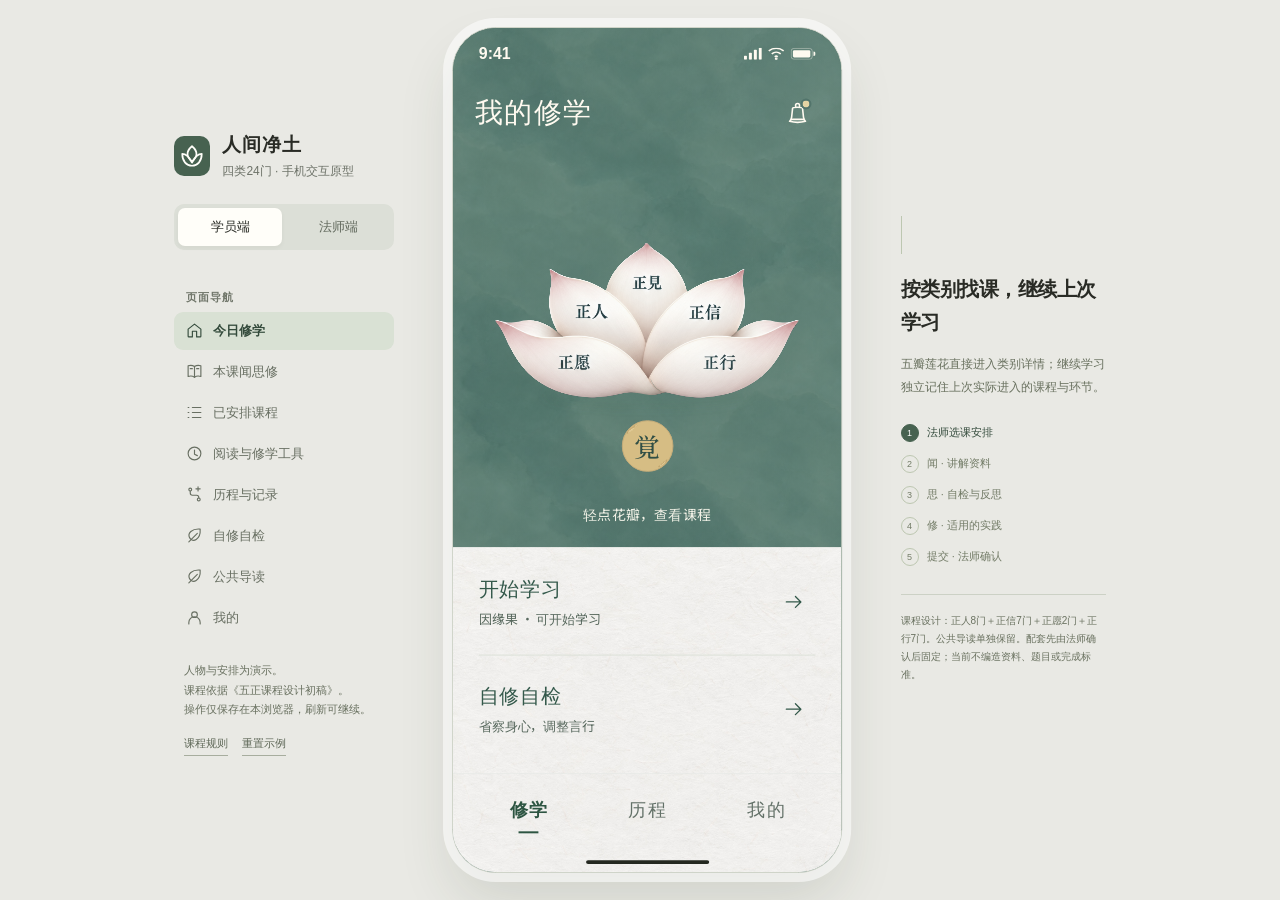
==== commit 1646cfd8: "恢复自修自检并优化首页入口与宣纸布局" ====
--- a/prototype/index.html
+++ b/prototype/index.html
@@ -6,7 +6,7 @@
   <meta name="theme-color" content="#e9e9e4">
   <title>人间净土 · 修学流程原型</title>
   <link rel="icon" href="data:image/svg+xml,%3Csvg xmlns='http://www.w3.org/2000/svg' viewBox='0 0 40 40'%3E%3Crect width='40' height='40' rx='10' fill='%23476250'/%3E%3Cpath d='M20 9C10 18 13 25 20 30C27 25 30 18 20 9Z' fill='none' stroke='%23fffdf6' stroke-width='2'/%3E%3Cpath d='M8 19C8 28 13 32 20 32C27 32 32 28 32 19C26 20 22 24 20 30C18 24 14 20 8 19Z' fill='none' stroke='%23fffdf6' stroke-width='2'/%3E%3C/svg%3E">
-  <link rel="stylesheet" href="styles.css?v=study-paper-layer-2">
+  <link rel="stylesheet" href="styles.css?v=home-actions-aligned-2">
   <script src="curriculum.js" defer></script>
   <script src="study-tools.js" defer></script>
   <script src="study-notices.js" defer></script>
--- a/prototype/styles.css
+++ b/prototype/styles.css
@@ -269,3 +269,31 @@
 .phone .bottom-nav.student-tabbar button:focus-visible{outline:2px solid #456b58;outline-offset:-2px;border-radius:6px}
 .phone:has(.student-tabbar) .gesture{background:transparent}
 @media(prefers-reduced-motion:reduce){.phone .bottom-nav.student-tabbar button{transition:none}}
+
+/* Personal self-check: keep the writing area visible; topics remain optional. */
+.self-check-topics{margin:24px 0;}
+.self-check-topics summary{min-height:44px;cursor:pointer;font-size:15px;font-weight:600;line-height:1.7;}
+.self-check-topics summary span{display:block;margin:6px 0 0;font-size:12px;font-weight:400;color:var(--muted);line-height:1.8;}
+.self-check-topics summary:focus-visible{outline:2px solid var(--primary);outline-offset:4px;}
+
+/* Both home actions share the same two-line composition and arrow alignment. */
+.lotus-home{padding-top:0;}
+.home-lotus-hero{padding-bottom:10px;}
+.home-lotus-hero .lotus-bloom{width:348px;margin:0 auto;}
+.home-study-sheet{min-height:0;padding:0 26px 12px;background:#f9f9f7 url('assets/xuan-paper-fiber.jpg') center top/391px auto repeat-y;}
+.home-practice-paper{position:relative;background:transparent;border-radius:0;box-shadow:none;}
+.home-practice-paper::after{content:none;}
+.home-practice-paper .resume-section{min-height:0;margin:0;padding:0;background:transparent;border-radius:0;box-shadow:none;}
+.home-practice-paper .resume-section::after{content:none;}
+.home-practice-paper .resume-entry,.home-self-check{display:flex;align-items:center;justify-content:space-between;gap:16px;width:100%;min-height:108px;margin:0;padding:24px 0;border-top:1px solid transparent;background:transparent;text-align:left;color:#34594b;}
+.home-self-check{border-top:1px solid #dce1d8;}
+.home-practice-paper .resume-entry-copy,.self-check-entry-copy{display:block;flex:1;min-width:0;}
+.home-practice-paper .resume-entry-copy strong,.home-self-check strong{display:block;font-family:var(--serif);font-size:20px;font-weight:500;line-height:30px;letter-spacing:.04em;color:#34594b;}
+.home-practice-paper .resume-entry-copy small,.home-self-check small{display:block;margin-top:4px;font-family:"Home UI Sans",var(--font);font-size:13px;font-weight:400;line-height:22px;letter-spacing:0;color:#58695e;overflow-wrap:anywhere;}
+.home-practice-paper .resume-entry-action,.self-check-entry-arrow{display:grid;place-items:center;justify-content:center;align-items:center;flex:none;width:44px;min-width:44px;min-height:44px;padding:0;color:#34594b;}
+.home-practice-paper .resume-entry-action svg,.home-self-check svg{width:22px;height:22px;stroke-width:1.4;}
+.home-self-check:hover{color:#193f33;}
+.home-self-check:focus-visible,.home-practice-paper .resume-entry:focus-visible{outline-offset:4px;}
+.home-practice-paper .home-empty{padding:24px 0;}
+.phone:has(.lotus-home) .bottom-nav.student-tabbar{background:#f9f9f7 url('assets/xuan-paper-fiber.jpg') center bottom/391px auto repeat-y;}
+@media(max-width:360px){.home-study-sheet{padding-inline:22px;}.home-practice-paper .resume-entry,.home-self-check{gap:12px;}}
